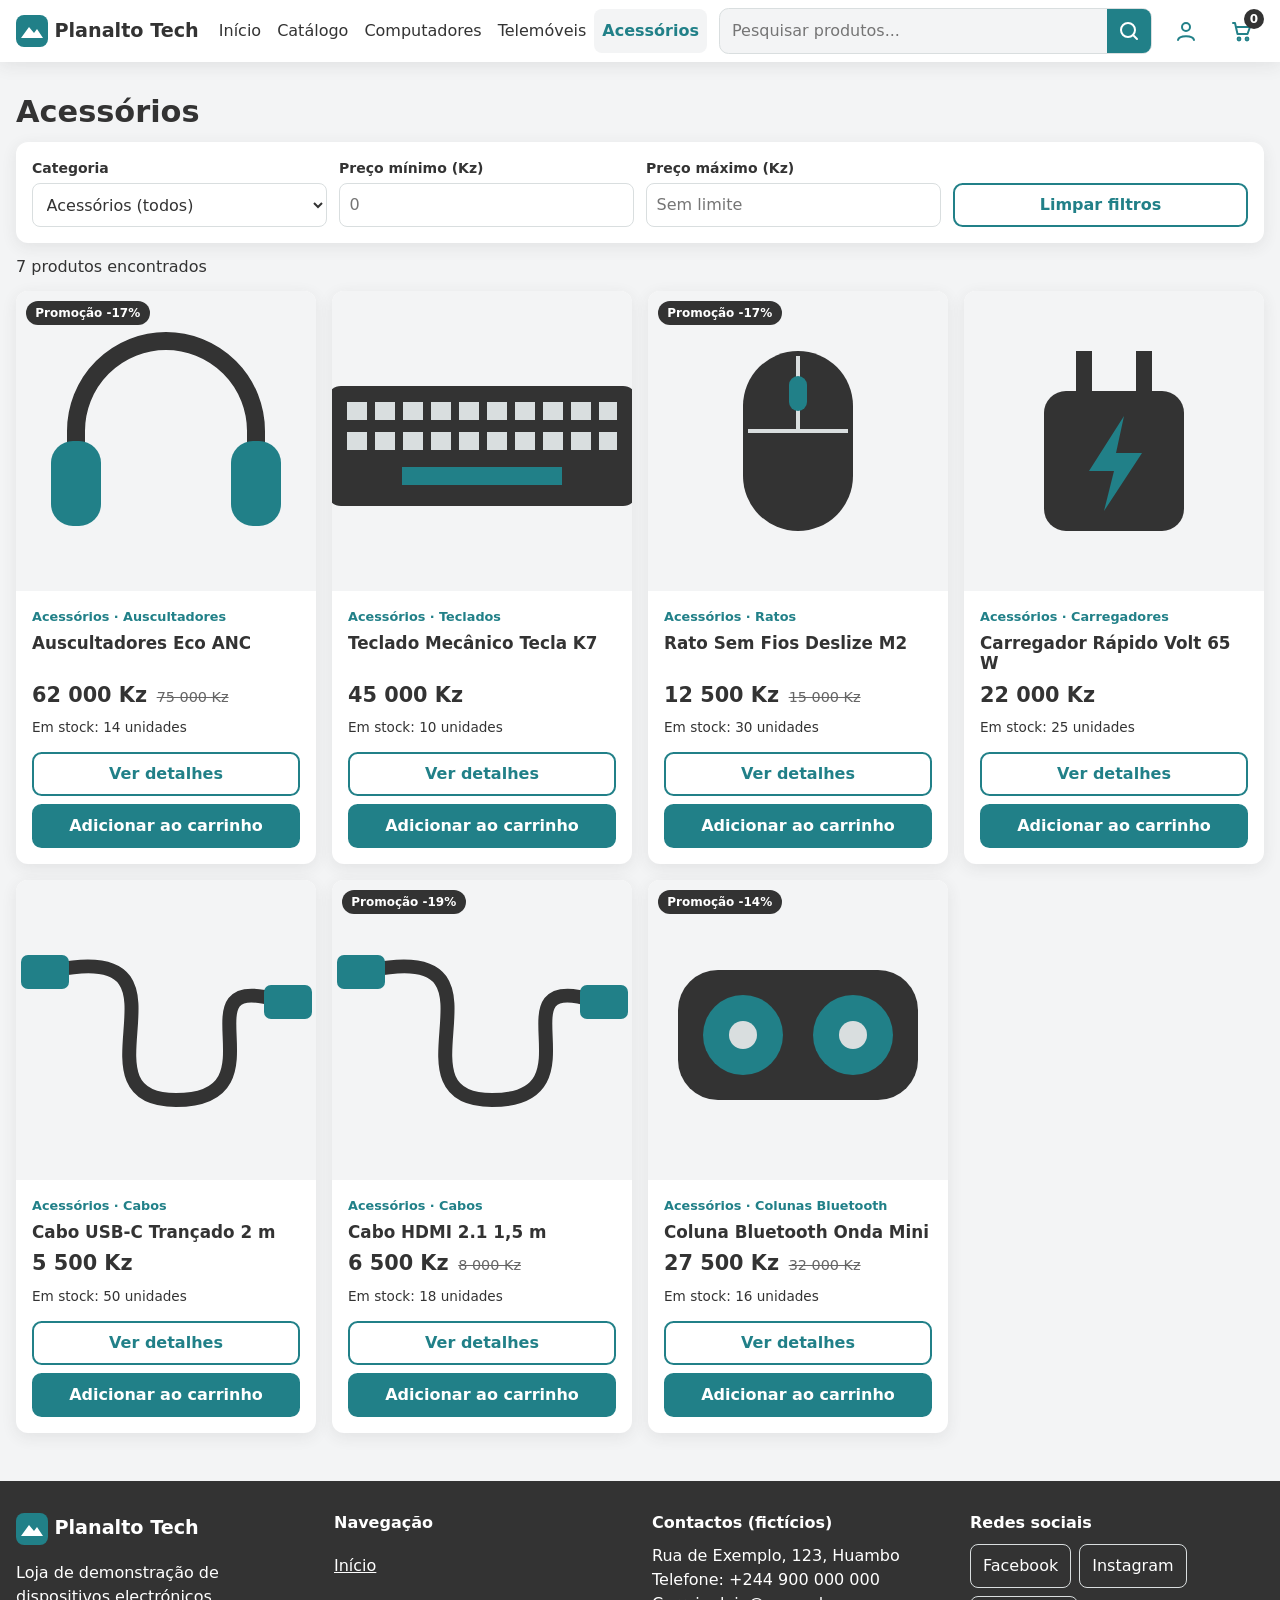
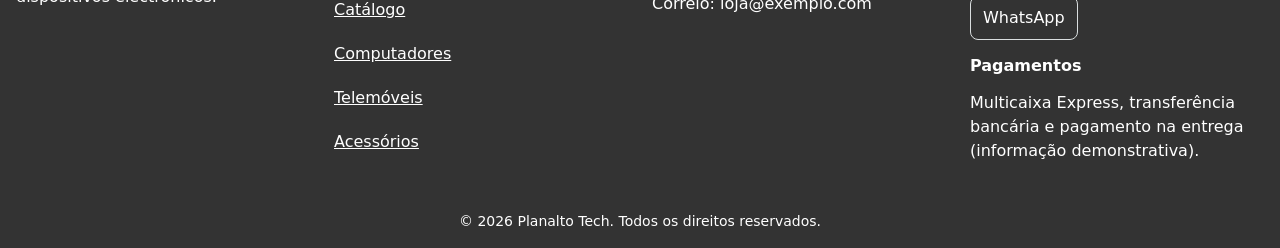
==== acessorios.html @ 960617a9 "Atualização dos arquivos" ====
<!DOCTYPE html>
<html lang="pt-AO">
<head>
  <meta charset="UTF-8">
  <meta name="viewport" content="width=device-width, initial-scale=1">
  <meta name="description" content="Planalto Tech: computadores, telemóveis e acessórios. Loja de demonstração.">
  <title>Acessórios | Planalto Tech</title>
  <link rel="stylesheet" href="estilos.css">
  <script src="script.js" defer></script>
</head>
<body data-categoria="Acessórios">
  <!-- Ícones reutilizáveis -->
  <svg xmlns="http://www.w3.org/2000/svg" class="oculto-visualmente" aria-hidden="true">
    <symbol id="icone-logotipo" viewBox="0 0 32 32"><rect width="32" height="32" rx="8" fill="#218088"/><path d="M5 23l8-11 5 6 3-4 6 9z" fill="#FFFFFF"/></symbol>
    <symbol id="icone-menu" viewBox="0 0 24 24"><path d="M4 7h16M4 12h16M4 17h16"/></symbol>
    <symbol id="icone-pesquisa" viewBox="0 0 24 24"><circle cx="11" cy="11" r="7"/><path d="M20 20l-4-4"/></symbol>
    <symbol id="icone-carrinho" viewBox="0 0 24 24"><path d="M3 4h2l2.5 11h10L20 8H6.2"/><circle cx="9" cy="20" r="1.4"/><circle cx="17" cy="20" r="1.4"/></symbol>
    <symbol id="icone-fechar" viewBox="0 0 24 24"><path d="M6 6l12 12M18 6L6 18"/></symbol>
    <symbol id="icone-utilizador" viewBox="0 0 24 24"><circle cx="12" cy="8" r="4"/><path d="M4 21c1-5 15-5 16 0"/></symbol>
  </svg>

  <a class="ligacao-saltar" href="#conteudo-principal">Saltar para o conteúdo</a>

  <header class="cabecalho">
    <div class="contentor cabecalho-conteudo">
      <button type="button" id="botao-menu" class="botao-icone botao-menu" aria-label="Abrir menu" aria-expanded="false" aria-controls="menu-navegacao">
        <svg class="icone" aria-hidden="true"><use href="#icone-menu"/></svg>
      </button>

      <a class="logotipo" href="index.html">
        <svg class="imagem-logotipo" aria-hidden="true"><use href="#icone-logotipo"/></svg>
        <span class="nome-loja">Planalto Tech</span>
      </a>

      <nav id="menu-navegacao" class="menu-navegacao" aria-label="Navegação principal">
        <a class="ligacao-menu" href="index.html">Início</a>
        <a class="ligacao-menu" href="catalogo.html">Catálogo</a>
        <a class="ligacao-menu" href="computadores.html">Computadores</a>
        <a class="ligacao-menu" href="telemoveis.html">Telemóveis</a>
        <a class="ligacao-menu" href="acessorios.html" aria-current="page">Acessórios</a>
      </nav>

      <form id="formulario-pesquisa" class="formulario-pesquisa" role="search" action="acessorios.html">
        <label class="oculto-visualmente" for="campo-pesquisa">Pesquisar produtos pelo nome</label>
        <input type="search" id="campo-pesquisa" name="pesquisa" class="campo-pesquisa" placeholder="Pesquisar produtos..." autocomplete="off">
        <button type="submit" class="botao-pesquisa" aria-label="Pesquisar">
          <svg class="icone" aria-hidden="true"><use href="#icone-pesquisa"/></svg>
        </button>
      </form>

      <button type="button" id="botao-utilizador" class="botao-icone botao-utilizador" aria-haspopup="dialog" aria-label="Perfil do utilizador">
        <svg class="icone" aria-hidden="true"><use href="#icone-utilizador"/></svg>
      </button>

      <button type="button" id="botao-carrinho" class="botao-icone botao-carrinho" aria-haspopup="dialog">
        <svg class="icone" aria-hidden="true"><use href="#icone-carrinho"/></svg>
        <span class="oculto-visualmente">Abrir carrinho, artigos:</span>
        <span id="contador-carrinho" class="contador-carrinho">0</span>
      </button>
    </div>
  </header>

  <main id="conteudo-principal">
    <noscript><p class="contentor aviso-sem-javascript">Active o JavaScript para ver os produtos.</p></noscript>

    <section id="catalogo" class="contentor secao secao-catalogo" aria-labelledby="titulo-catalogo">
      <h1 id="titulo-catalogo" class="titulo-secao">Acessórios</h1>

      <form id="formulario-filtros" class="formulario-filtros" novalidate>
        <div class="grupo-filtro">
          <label for="filtro-categoria">Categoria</label>
          <select id="filtro-categoria" class="campo-filtro"></select>
        </div>
        <div class="grupo-filtro">
          <label for="filtro-preco-minimo">Preço mínimo (Kz)</label>
          <input type="number" id="filtro-preco-minimo" class="campo-filtro" min="0" step="1000" inputmode="numeric" placeholder="0">
        </div>
        <div class="grupo-filtro">
          <label for="filtro-preco-maximo">Preço máximo (Kz)</label>
          <input type="number" id="filtro-preco-maximo" class="campo-filtro" min="0" step="1000" inputmode="numeric" placeholder="Sem limite">
        </div>
        <button type="reset" class="botao botao-contorno">Limpar filtros</button>
      </form>

      <p id="erro-filtros" class="erro-filtros" role="alert" hidden>O preço mínimo não pode ser superior ao preço máximo.</p>
      <p id="contagem-resultados" class="contagem-resultados" aria-live="polite"></p>
      <div id="lista-produtos" class="lista-produtos lista-catalogo"></div>
      <p id="mensagem-sem-resultados" class="mensagem-vazia" hidden>Nenhum produto encontrado. Experimente outro nome ou limpe os filtros. <a href="catalogo.html" id="ligacao-todo-catalogo" hidden>Procurar em todo o catálogo</a></p>
    </section>
  </main>

  <footer class="rodape">
    <div class="contentor grelha-rodape">
      <div>
        <p class="logotipo logotipo-rodape">
          <svg class="imagem-logotipo" aria-hidden="true"><use href="#icone-logotipo"/></svg>
          <span class="nome-loja">Planalto Tech</span>
        </p>
        <p>Loja de demonstração de dispositivos electrónicos.</p>
      </div>
      <nav aria-label="Navegação do rodapé">
        <h2 class="titulo-rodape">Navegação</h2>
        <ul class="lista-rodape">
          <li><a href="index.html">Início</a></li>
          <li><a href="catalogo.html">Catálogo</a></li>
          <li><a href="computadores.html">Computadores</a></li>
          <li><a href="telemoveis.html">Telemóveis</a></li>
          <li><a href="acessorios.html">Acessórios</a></li>
        </ul>
      </nav>
      <div>
        <h2 class="titulo-rodape">Contactos (fictícios)</h2>
        <address class="contactos-rodape">
          Rua de Exemplo, 123, Huambo<br>
          Telefone: +244 900 000 000<br>
          Correio: loja@exemplo.com
        </address>
      </div>
      <div>
        <h2 class="titulo-rodape">Redes sociais</h2>
        <div class="redes-sociais">
          <button type="button" class="botao-rede" data-rede="Facebook">Facebook</button>
          <button type="button" class="botao-rede" data-rede="Instagram">Instagram</button>
          <button type="button" class="botao-rede" data-rede="WhatsApp">WhatsApp</button>
        </div>
        <h2 class="titulo-rodape">Pagamentos</h2>
        <p>Multicaixa Express, transferência bancária e pagamento na entrega (informação demonstrativa).</p>
      </div>
    </div>
    <p class="direitos-reservados">© <span id="ano-actual">2026</span> Planalto Tech. Todos os direitos reservados.</p>
  </footer>

  <dialog id="janela-detalhes" class="janela-detalhes" aria-labelledby="titulo-detalhes">
    <button type="button" class="botao-icone botao-fechar" data-fechar aria-label="Fechar detalhes">
      <svg class="icone" aria-hidden="true"><use href="#icone-fechar"/></svg>
    </button>
    <div id="conteudo-detalhes" class="conteudo-detalhes"></div>
  </dialog>

  <dialog id="carrinho-compras" class="carrinho-compras" aria-labelledby="titulo-carrinho">
    <div class="estrutura-carrinho">
      <div class="topo-carrinho">
        <h2 id="titulo-carrinho">O seu carrinho</h2>
        <button type="button" class="botao-icone" data-fechar aria-label="Fechar carrinho">
          <svg class="icone" aria-hidden="true"><use href="#icone-fechar"/></svg>
        </button>
      </div>
      <div class="corpo-carrinho">
        <p id="carrinho-vazio" class="mensagem-vazia">O seu carrinho está vazio. Adicione produtos do catálogo.</p>
        <ul id="lista-carrinho" class="lista-carrinho"></ul>
      </div>
      <div id="resumo-carrinho" class="resumo-carrinho">
        <p class="linha-resumo"><span>Subtotal geral</span><span id="subtotal-geral"></span></p>
        <p class="linha-resumo linha-total"><span>Total da compra</span><strong id="total-compra"></strong></p>
      </div>
    </div>
  </dialog>

  <dialog id="janela-utilizador" class="janela-utilizador" aria-labelledby="titulo-utilizador">
    <button type="button" class="botao-icone botao-fechar" data-fechar aria-label="Fechar perfil">
      <svg class="icone" aria-hidden="true"><use href="#icone-fechar"/></svg>
    </button>
    <form id="formulario-utilizador" class="formulario-utilizador">
      <h2 id="titulo-utilizador">O seu perfil</h2>
      <p id="saudacao-utilizador"></p>
      <label for="campo-nome-utilizador">Nome (guardado apenas neste navegador)</label>
      <input type="text" id="campo-nome-utilizador" class="campo-filtro" maxlength="40" autocomplete="given-name">
      <button type="submit" class="botao botao-principal">Guardar nome</button>
    </form>
  </dialog>

  <div id="area-notificacoes" class="area-notificacoes" role="status" aria-live="polite"></div>
</body>
</html>
---- estilos.css ----
/* ===== Variáveis e base (Mobile First) ===== */
:root {
  --cor-principal: #218088;
  --cor-branco: #FFFFFF;
  --cor-cinza-claro: #F3F4F5;
  --cor-cinza-medio: #D9DEDF;
  --cor-cinza-escuro: #333333;
  --cor-erro: #A12B2B;
  --raio: 0.75rem;
  --sombra: 0 0.25rem 1rem rgba(51, 51, 51, 0.09);
  --transicao: 0.2s ease;
}
*, *::before, *::after { box-sizing: border-box; }
html { scroll-behavior: smooth; }
body {
  margin: 0;
  font-family: system-ui, -apple-system, "Segoe UI", Roboto, sans-serif;
  line-height: 1.5;
  color: var(--cor-cinza-escuro);
  background: var(--cor-cinza-claro);
  overflow-wrap: break-word;
}
body:has(dialog[open]) { overflow: hidden; }
img { display: block; max-width: 100%; }
h1, h2, h3 { line-height: 1.2; margin: 0 0 0.75rem; }
a { color: inherit; }
button, input, select { font: inherit; color: inherit; }
button { cursor: pointer; }
[hidden] { display: none !important; }
:focus-visible { outline: 3px solid var(--cor-principal); outline-offset: 2px; }
.secao-principal :focus-visible { outline-color: var(--cor-branco); }

.contentor { width: min(100% - 2rem, 82rem); margin-inline: auto; }
.oculto-visualmente {
  position: absolute; width: 1px; height: 1px;
  overflow: hidden; clip-path: inset(50%); white-space: nowrap;
}
.ligacao-saltar { position: absolute; left: 1rem; top: -5rem; z-index: 30; background: var(--cor-branco); padding: 0.75rem; }
.ligacao-saltar:focus { top: 0.5rem; }
.icone { width: 1.5rem; height: 1.5rem; fill: none; stroke: currentColor; stroke-width: 2; stroke-linecap: round; stroke-linejoin: round; }

/* ===== Botões ===== */
.botao {
  display: inline-flex; align-items: center; justify-content: center;
  min-height: 2.75rem; padding: 0.5rem 1rem;
  border: 2px solid var(--cor-principal); border-radius: 0.6rem;
  font-weight: 600; text-align: center; text-decoration: none;
  transition: filter var(--transicao), transform var(--transicao), background var(--transicao);
}
.botao:hover { filter: brightness(0.92); transform: translateY(-1px); }
.botao:active { transform: scale(0.97); }
.botao:disabled { cursor: not-allowed; background: var(--cor-cinza-medio); border-color: var(--cor-cinza-medio); color: var(--cor-cinza-escuro); transform: none; filter: none; }
.botao-principal { background: var(--cor-principal); color: var(--cor-branco); }
.botao-contorno { background: var(--cor-branco); color: var(--cor-principal); }
.botao-claro { background: var(--cor-branco); border-color: var(--cor-branco); color: var(--cor-principal); }
.botao-icone {
  position: relative; display: inline-grid; place-items: center; flex-shrink: 0;
  width: 2.75rem; height: 2.75rem; padding: 0;
  border: 0; border-radius: 0.6rem; background: transparent; color: var(--cor-principal);
}
.botao-icone:hover { background: var(--cor-cinza-claro); }

/* ===== Cabeçalho ===== */
.cabecalho { position: sticky; top: 0; z-index: 20; background: var(--cor-branco); box-shadow: var(--sombra); }
.cabecalho-conteudo {
  display: grid; align-items: center; gap: 0.25rem; padding-block: 0.5rem;
  grid-template-columns: auto minmax(0, 1fr) auto auto;
  grid-template-areas: "menu logo utilizador carrinho" "pesquisa pesquisa pesquisa pesquisa" "navegacao navegacao navegacao navegacao";
}
.botao-menu { grid-area: menu; }
.botao-utilizador { grid-area: utilizador; }
.botao-carrinho { grid-area: carrinho; }
.logotipo { grid-area: logo; display: flex; align-items: center; gap: 0.4rem; text-decoration: none; font-weight: 700; margin: 0; min-width: 0; }
.imagem-logotipo { width: 2rem; height: 2rem; flex-shrink: 0; }
.contagem-resultados:empty { display: none; }
.nome-loja { white-space: nowrap; overflow: hidden; text-overflow: ellipsis; font-size: clamp(0.95rem, 4.5vw, 1.2rem); }
.contador-carrinho {
  position: absolute; top: 0; right: 0; min-width: 1.25rem; padding-inline: 0.25rem;
  border-radius: 1rem; background: var(--cor-cinza-escuro); color: var(--cor-branco);
  font-size: 0.75rem; font-weight: 700; line-height: 1.25rem; text-align: center;
}
.contador-saltar { animation: saltar 0.4s ease; }
.formulario-pesquisa { grid-area: pesquisa; display: flex; border: 1px solid var(--cor-cinza-medio); border-radius: 0.6rem; background: var(--cor-cinza-claro); }
.formulario-pesquisa:focus-within { border-color: var(--cor-principal); }
.campo-pesquisa { flex: 1; min-width: 0; min-height: 2.75rem; padding-inline: 0.75rem; border: 0; background: transparent; }
.botao-pesquisa { width: 2.75rem; display: grid; place-items: center; border: 0; border-radius: 0 0.5rem 0.5rem 0; background: var(--cor-principal); color: var(--cor-branco); }
.menu-navegacao { grid-area: navegacao; display: none; flex-direction: column; max-height: 60vh; overflow-y: auto; }
.menu-navegacao.menu-aberto { display: flex; animation: surgir 0.2s ease; }
.ligacao-menu { display: flex; align-items: center; min-height: 2.75rem; padding-inline: 0.75rem; border-radius: 0.5rem; text-decoration: none; font-weight: 500; }
.ligacao-menu:hover { background: var(--cor-cinza-claro); color: var(--cor-principal); }

.ligacao-menu[aria-current="page"] { background: var(--cor-cinza-claro); color: var(--cor-principal); font-weight: 700; }

/* ===== Banner e categorias ===== */
.secao-principal { background: var(--cor-principal); color: var(--cor-branco); padding-block: 2rem; scroll-margin-top: 9rem; }
.grelha-principal { display: grid; gap: 1.5rem; align-items: center; }
.titulo-principal { font-size: clamp(1.75rem, 6vw, 3.25rem); }
.selo-principal { margin: 0 0 0.5rem; font-weight: 600; }
.imagem-principal { width: 100%; height: auto; aspect-ratio: 4 / 3; object-fit: cover; border-radius: var(--raio); }
.secao { padding-top: 2rem; scroll-margin-top: 7rem; }
.titulo-secao { font-size: clamp(1.35rem, 4vw, 1.9rem); }
.lista-categorias { display: grid; gap: 0.75rem; }
.cartao-categoria {
  text-decoration: none; display: flex; align-items: center; gap: 1rem; padding: 0.75rem;
  border: 1px solid var(--cor-cinza-medio); border-radius: var(--raio); background: var(--cor-branco);
  text-align: left; font-weight: 700; transition: transform var(--transicao), box-shadow var(--transicao);
}
.cartao-categoria:hover { transform: translateY(-3px); box-shadow: var(--sombra); border-color: var(--cor-principal); }
.imagem-categoria { width: 5.5rem; aspect-ratio: 4 / 3; object-fit: cover; border-radius: 0.5rem; }

/* ===== Filtros ===== */
.formulario-filtros { display: grid; grid-template-columns: repeat(2, minmax(0, 1fr)); gap: 0.75rem; padding: 1rem; border-radius: var(--raio); background: var(--cor-branco); box-shadow: var(--sombra); }
.grupo-filtro { display: grid; gap: 0.25rem; align-content: end; font-size: 0.875rem; font-weight: 600; }
.grupo-filtro:first-child, .formulario-filtros .botao { grid-column: 1 / -1; }
.campo-filtro { width: 100%; min-width: 0; min-height: 2.75rem; padding-inline: 0.6rem; border: 1px solid var(--cor-cinza-medio); border-radius: 0.5rem; background: var(--cor-branco); font-size: 1rem; font-weight: 400; }
.erro-filtros { color: var(--cor-erro); font-weight: 600; }
.contagem-resultados { margin-block: 0.75rem; }

/* ===== Produtos ===== */
.lista-produtos { display: grid; gap: 1rem; grid-template-columns: minmax(0, 1fr); }
.cartao-produto {
  position: relative; display: flex; flex-direction: column; overflow: hidden;
  border-radius: var(--raio); background: var(--cor-branco); box-shadow: var(--sombra);
  transition: transform var(--transicao), box-shadow var(--transicao);
}
.cartao-produto:hover { transform: translateY(-4px); box-shadow: 0 0.6rem 1.5rem rgba(51, 51, 51, 0.16); }
.imagem-produto { width: 100%; aspect-ratio: 4 / 3; object-fit: cover; }
.etiqueta-promocao { position: absolute; top: 0.6rem; left: 0.6rem; padding: 0.2rem 0.6rem; border-radius: 2rem; background: var(--cor-cinza-escuro); color: var(--cor-branco); font-size: 0.75rem; font-weight: 700; }
.informacao-produto { display: flex; flex: 1; flex-direction: column; gap: 0.4rem; padding: 1rem; }
.categoria-produto { margin: 0; color: var(--cor-principal); font-size: 0.8rem; font-weight: 700; }
.nome-produto { margin: 0; font-size: 1.05rem; }
.bloco-preco { display: flex; flex-wrap: wrap; align-items: baseline; gap: 0.25rem 0.6rem; margin: auto 0 0; }
.preco-produto { font-size: 1.3rem; font-weight: 800; }
.preco-anterior { font-size: 0.9rem; opacity: 0.75; }
.estado-stock { margin: 0; font-size: 0.85rem; }
.sem-stock { color: var(--cor-erro); font-weight: 700; }
.accoes-produto { display: grid; gap: 0.5rem; margin-top: 0.5rem; }
.mensagem-vazia { padding: 2rem 1rem; border: 2px dashed var(--cor-cinza-medio); border-radius: var(--raio); background: var(--cor-branco); text-align: center; }

/* ===== Janelas (detalhes, utilizador e carrinho) ===== */
dialog { color: var(--cor-cinza-escuro); background: var(--cor-branco); border: 0; }
dialog::backdrop { background: rgba(51, 51, 51, 0.6); }
dialog[open] { animation: surgir 0.25s ease; }
.janela-detalhes, .janela-utilizador { width: min(100% - 1rem, 56rem); max-height: calc(100dvh - 1rem); padding: 0; border-radius: var(--raio); overflow-y: auto; }
.janela-utilizador { width: min(100% - 1rem, 26rem); }
.botao-fechar { position: absolute; top: 0.5rem; right: 0.5rem; z-index: 2; background: var(--cor-branco); box-shadow: var(--sombra); }
.conteudo-detalhes { display: grid; }
.imagem-detalhes { width: 100%; aspect-ratio: 4 / 3; object-fit: cover; }
.texto-detalhes { display: grid; gap: 0.75rem; align-content: start; padding: 1rem; }
.texto-detalhes p { margin: 0; }
.formulario-detalhes { display: grid; gap: 0.75rem; }
.formulario-utilizador { display: grid; gap: 0.75rem; padding: 1.25rem; }
.formulario-utilizador h2 { padding-right: 3rem; margin: 0; }
.formulario-utilizador p { margin: 0; }
.carrinho-compras { width: 100%; max-width: 100%; height: 100dvh; max-height: 100dvh; margin: 0 0 0 auto; padding: 0; }
.estrutura-carrinho { display: flex; flex-direction: column; height: 100%; }
.topo-carrinho { display: flex; justify-content: space-between; align-items: center; padding: 0.5rem 1rem; border-bottom: 1px solid var(--cor-cinza-medio); }
.topo-carrinho h2 { margin: 0; font-size: 1.25rem; }
.corpo-carrinho { flex: 1; min-height: 0; overflow-y: auto; padding: 1rem; }
.lista-carrinho { margin: 0; padding: 0; list-style: none; }
.item-carrinho { display: grid; grid-template-columns: 4.5rem minmax(0, 1fr); gap: 0.75rem; padding-block: 0.75rem; border-bottom: 1px solid var(--cor-cinza-medio); transition: opacity var(--transicao), transform var(--transicao); }
.item-removido { opacity: 0; transform: translateX(2rem); }
.imagem-item { width: 4.5rem; height: 4.5rem; object-fit: cover; border-radius: 0.5rem; }
.item-carrinho p { margin: 0.15rem 0; font-size: 0.9rem; }
.nome-item { margin: 0; font-size: 1rem; }
.controlo-quantidade { grid-column: 1 / -1; display: flex; flex-wrap: wrap; align-items: center; gap: 0.25rem; margin-top: 0.5rem; }
.botao-quantidade, .botao-remover { min-width: 2.75rem; min-height: 2.75rem; border: 1px solid var(--cor-cinza-medio); border-radius: 0.5rem; background: var(--cor-branco); font-weight: 700; }
.botao-quantidade:disabled { opacity: 0.4; cursor: not-allowed; }
.quantidade-item { min-width: 2.25rem; text-align: center; font-weight: 700; }
.botao-remover { margin-left: auto; padding-inline: 0.75rem; color: var(--cor-erro); }
.resumo-carrinho { padding: 0.75rem 1rem 1rem; background: var(--cor-cinza-claro); }
.linha-resumo { display: flex; flex-wrap: wrap; justify-content: space-between; gap: 0.5rem; margin: 0.25rem 0; }
.linha-total { font-size: 1.2rem; font-weight: 700; }

/* ===== Notificações ===== */
.area-notificacoes { position: fixed; left: 1rem; right: 1rem; bottom: 1rem; z-index: 40; display: grid; gap: 0.5rem; justify-items: center; pointer-events: none; }
.notificacao { max-width: 24rem; padding: 0.75rem 1rem; border-radius: 0.6rem; background: var(--cor-principal); color: var(--cor-branco); box-shadow: var(--sombra); font-weight: 600; animation: surgir 0.25s ease; }
.notificacao-erro { background: var(--cor-erro); }

/* ===== Rodapé ===== */
.rodape { margin-top: 3rem; padding-block: 2rem 1rem; background: var(--cor-cinza-escuro); color: var(--cor-branco); }
.rodape :focus-visible { outline-color: var(--cor-branco); }
.grelha-rodape { display: grid; gap: 1.5rem; }
.logotipo-rodape { margin-bottom: 0.5rem; }
.titulo-rodape { font-size: 1rem; }
.lista-rodape { margin: 0; padding: 0; list-style: none; }
.lista-rodape a { display: inline-flex; align-items: center; min-height: 2.75rem; }
.contactos-rodape { font-style: normal; }
.redes-sociais { display: flex; flex-wrap: wrap; gap: 0.5rem; margin-bottom: 1rem; }
.botao-rede { min-height: 2.75rem; padding-inline: 0.75rem; border: 1px solid var(--cor-cinza-medio); border-radius: 0.5rem; background: transparent; color: var(--cor-branco); }
.botao-rede:hover { background: var(--cor-principal); }
.direitos-reservados { margin: 2rem 1rem 0; text-align: center; font-size: 0.875rem; }
.aviso-sem-javascript { padding-block: 1rem; }

@keyframes surgir { from { opacity: 0; transform: translateY(0.5rem); } }
@keyframes saltar { 50% { transform: scale(1.4); } }

/* ===== Telemóveis médios e grandes ===== */
@media (min-width: 30rem) {
  .lista-produtos { grid-template-columns: repeat(2, minmax(0, 1fr)); }
  .carrinho-compras { max-width: 28rem; }
}
/* ===== Tablets ===== */
@media (min-width: 48rem) {
  .cabecalho-conteudo {
    grid-template-columns: auto auto minmax(0, 1fr) auto auto;
    grid-template-areas: "menu logo pesquisa utilizador carrinho" "navegacao navegacao navegacao navegacao navegacao";
    column-gap: 0.75rem;
  }
  .grelha-principal { grid-template-columns: 1fr 1fr; }
  .lista-categorias { grid-template-columns: repeat(3, minmax(0, 1fr)); }
  .cartao-categoria { flex-direction: column; text-align: center; }
  .imagem-categoria { width: 100%; }
  .formulario-filtros { grid-template-columns: repeat(4, minmax(0, 1fr)); align-items: end; }
  .grupo-filtro:first-child, .formulario-filtros .botao { grid-column: auto; }
  .lista-produtos { grid-template-columns: repeat(3, minmax(0, 1fr)); }
  .conteudo-detalhes { grid-template-columns: 1fr 1fr; }
  .imagem-detalhes { height: 100%; min-height: 22rem; }
  .texto-detalhes { padding: 3.5rem 1.5rem 1.5rem; }
  .grelha-rodape { grid-template-columns: repeat(2, minmax(0, 1fr)); }
}
/* ===== Portáteis ===== */
@media (min-width: 64rem) {
  .lista-produtos { grid-template-columns: repeat(4, minmax(0, 1fr)); }
  .grelha-rodape { grid-template-columns: repeat(4, minmax(0, 1fr)); }
}
/* Cabeçalho numa só linha */
@media (min-width: 72rem) {
  .botao-menu { display: none; }
  .cabecalho-conteudo { grid-template-columns: auto auto minmax(10rem, 1fr) auto auto; grid-template-areas: "logo navegacao pesquisa utilizador carrinho"; }
  .menu-navegacao, .menu-navegacao.menu-aberto { display: flex; flex-direction: row; max-height: none; overflow: visible; animation: none; }
  .ligacao-menu { padding-inline: 0.5rem; }
  .secao, .secao-principal { scroll-margin-top: 5rem; }
}
/* ===== Monitores grandes ===== */
@media (min-width: 90rem) {
  .contentor { width: min(100% - 4rem, 96rem); }
  .lista-catalogo { grid-template-columns: repeat(5, minmax(0, 1fr)); }
}
@media (prefers-reduced-motion: reduce) {
  *, *::before, *::after { animation: none !important; transition: none !important; }
  html { scroll-behavior: auto; }
}
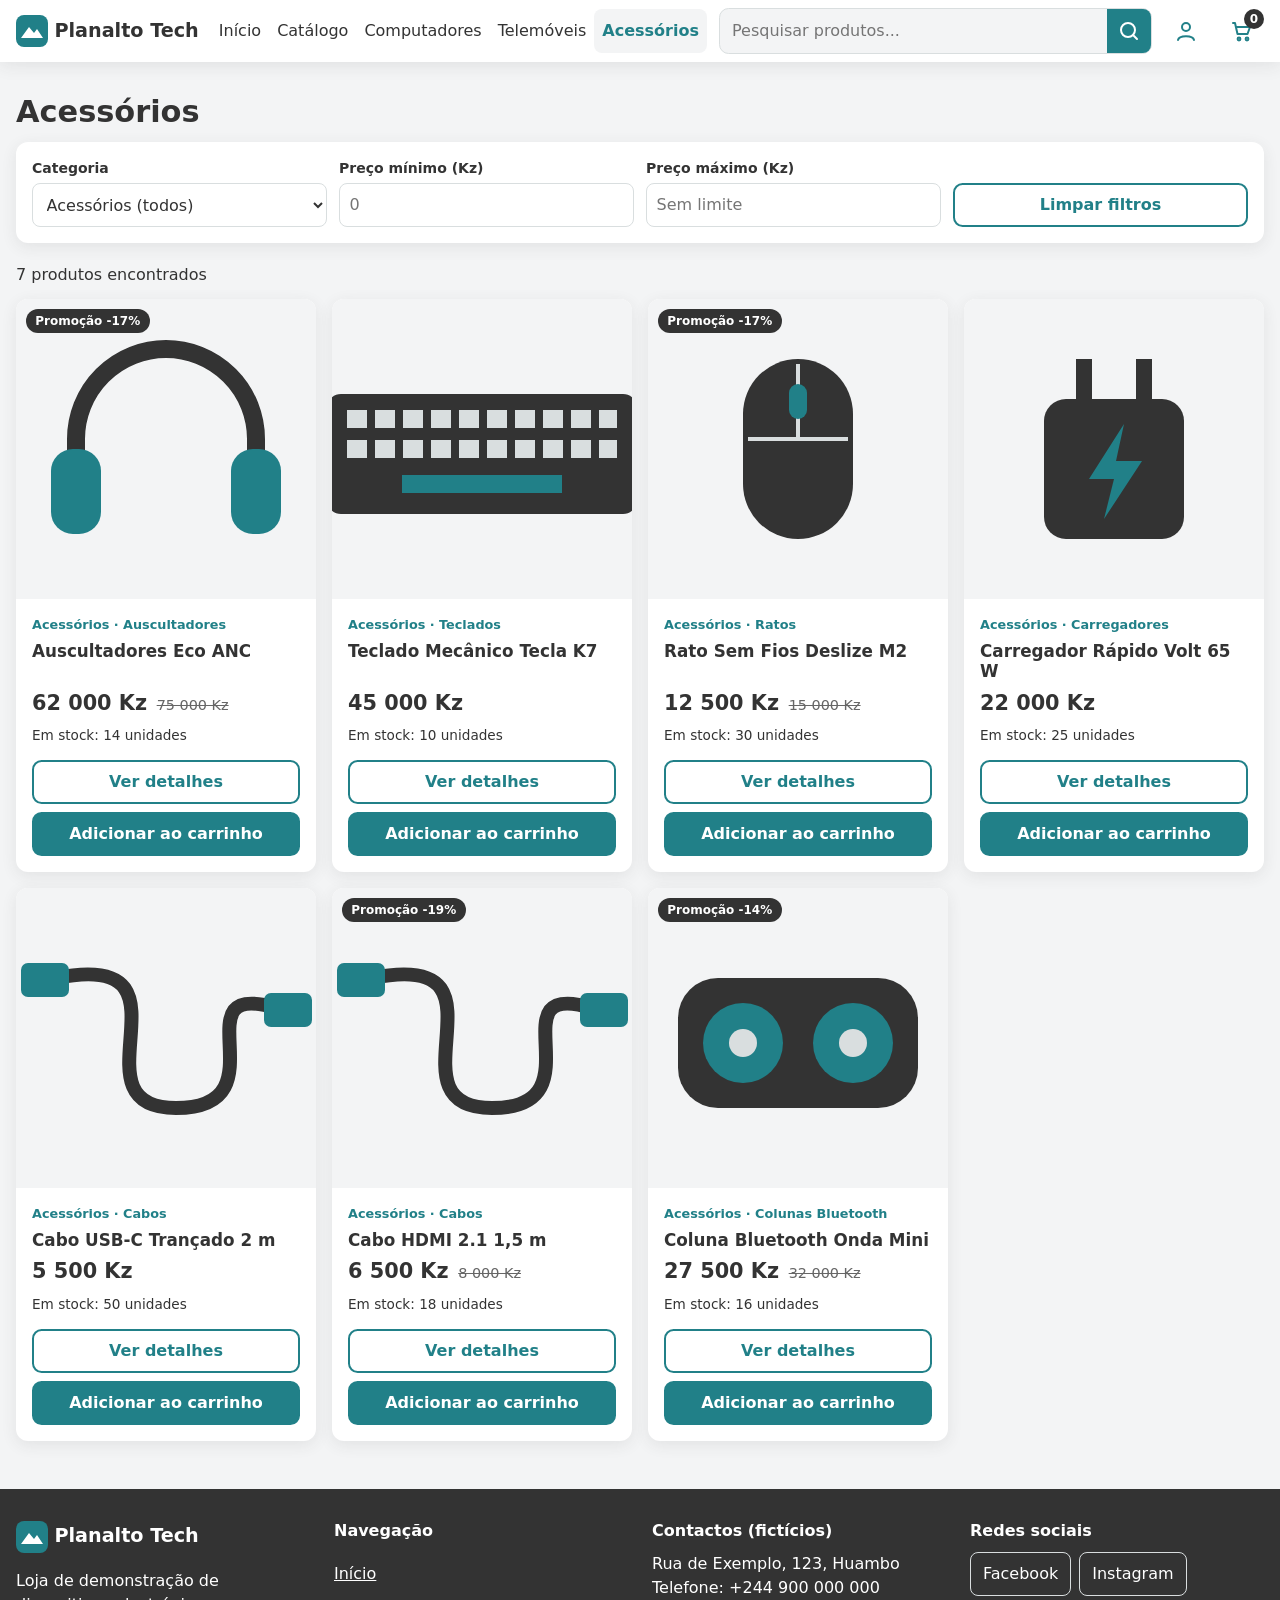
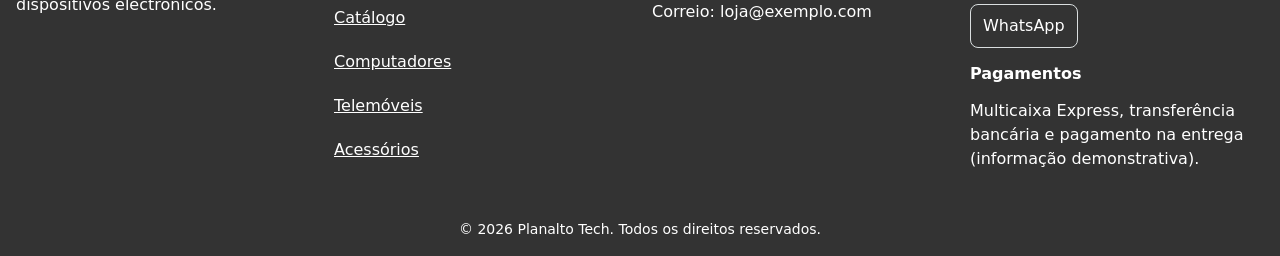
==== commit bdf7fdab: "Atualização das tags" ====
--- a/acessorios.html
+++ b/acessorios.html
@@ -1,174 +1,647 @@
-<!DOCTYPE html>
+<!doctype html>
 <html lang="pt-AO">
-<head>
-  <meta charset="UTF-8">
-  <meta name="viewport" content="width=device-width, initial-scale=1">
-  <meta name="description" content="Planalto Tech: computadores, telemóveis e acessórios. Loja de demonstração.">
-  <title>Acessórios | Planalto Tech</title>
-  <link rel="stylesheet" href="estilos.css">
-  <script src="script.js" defer></script>
-</head>
-<body data-categoria="Acessórios">
-  <!-- Ícones reutilizáveis -->
-  <svg xmlns="http://www.w3.org/2000/svg" class="oculto-visualmente" aria-hidden="true">
-    <symbol id="icone-logotipo" viewBox="0 0 32 32"><rect width="32" height="32" rx="8" fill="#218088"/><path d="M5 23l8-11 5 6 3-4 6 9z" fill="#FFFFFF"/></symbol>
-    <symbol id="icone-menu" viewBox="0 0 24 24"><path d="M4 7h16M4 12h16M4 17h16"/></symbol>
-    <symbol id="icone-pesquisa" viewBox="0 0 24 24"><circle cx="11" cy="11" r="7"/><path d="M20 20l-4-4"/></symbol>
-    <symbol id="icone-carrinho" viewBox="0 0 24 24"><path d="M3 4h2l2.5 11h10L20 8H6.2"/><circle cx="9" cy="20" r="1.4"/><circle cx="17" cy="20" r="1.4"/></symbol>
-    <symbol id="icone-fechar" viewBox="0 0 24 24"><path d="M6 6l12 12M18 6L6 18"/></symbol>
-    <symbol id="icone-utilizador" viewBox="0 0 24 24"><circle cx="12" cy="8" r="4"/><path d="M4 21c1-5 15-5 16 0"/></symbol>
-  </svg>
-
-  <a class="ligacao-saltar" href="#conteudo-principal">Saltar para o conteúdo</a>
-
-  <header class="cabecalho">
-    <div class="contentor cabecalho-conteudo">
-      <button type="button" id="botao-menu" class="botao-icone botao-menu" aria-label="Abrir menu" aria-expanded="false" aria-controls="menu-navegacao">
-        <svg class="icone" aria-hidden="true"><use href="#icone-menu"/></svg>
+  <head>
+    <meta charset="UTF-8" />
+    <meta name="viewport" content="width=device-width, initial-scale=1" />
+    <meta
+      name="description"
+      content="Planalto Tech: computadores, telemóveis e acessórios. Loja de demonstração."
+    />
+    <title>Acessórios | Planalto Tech</title>
+    <link rel="stylesheet" href="estilos.css" />
+    <script src="script.js" defer></script>
+  </head>
+  <body data-categoria="Acessórios">
+    <!-- Ícones reutilizáveis -->
+    <svg
+      xmlns="http://www.w3.org/2000/svg"
+      class="oculto-visualmente"
+      aria-hidden="true"
+    >
+      <symbol id="icone-logotipo" viewBox="0 0 32 32">
+        <rect width="32" height="32" rx="8" fill="#218088" />
+        <path d="M5 23l8-11 5 6 3-4 6 9z" fill="#FFFFFF" />
+      </symbol>
+      <symbol id="icone-menu" viewBox="0 0 24 24">
+        <path d="M4 7h16M4 12h16M4 17h16" />
+      </symbol>
+      <symbol id="icone-pesquisa" viewBox="0 0 24 24">
+        <circle cx="11" cy="11" r="7" />
+        <path d="M20 20l-4-4" />
+      </symbol>
+      <symbol id="icone-carrinho" viewBox="0 0 24 24">
+        <path d="M3 4h2l2.5 11h10L20 8H6.2" />
+        <circle cx="9" cy="20" r="1.4" />
+        <circle cx="17" cy="20" r="1.4" />
+      </symbol>
+      <symbol id="icone-fechar" viewBox="0 0 24 24">
+        <path d="M6 6l12 12M18 6L6 18" />
+      </symbol>
+      <symbol id="icone-utilizador" viewBox="0 0 24 24">
+        <circle cx="12" cy="8" r="4" />
+        <path d="M4 21c1-5 15-5 16 0" />
+      </symbol>
+    </svg>
+
+    <a class="ligacao-saltar" href="#conteudo-principal"
+      >Saltar para o conteúdo</a
+    >
+
+    <!-- Cabeçalho e navegação -->
+    <header class="cabecalho">
+      <div class="contentor cabecalho-conteudo">
+        <button
+          type="button"
+          id="botao-menu"
+          class="botao-icone botao-menu"
+          aria-label="Abrir menu"
+          aria-expanded="false"
+          aria-controls="menu-navegacao"
+        >
+          <svg class="icone" aria-hidden="true"><use href="#icone-menu" /></svg>
+        </button>
+
+        <a class="logotipo" href="index.html">
+          <svg class="imagem-logotipo" aria-hidden="true">
+            <use href="#icone-logotipo" />
+          </svg>
+          <span class="nome-loja">Planalto Tech</span>
+        </a>
+
+        <nav
+          id="menu-navegacao"
+          class="menu-navegacao"
+          aria-label="Navegação principal"
+        >
+          <a class="ligacao-menu" href="index.html">Início</a>
+          <a class="ligacao-menu" href="catalogo.html">Catálogo</a>
+          <a class="ligacao-menu" href="computadores.html">Computadores</a>
+          <a class="ligacao-menu" href="telemoveis.html">Telemóveis</a>
+          <a class="ligacao-menu" href="acessorios.html" aria-current="page"
+            >Acessórios</a
+          >
+        </nav>
+
+        <form
+          id="formulario-pesquisa"
+          class="formulario-pesquisa"
+          role="search"
+          action="acessorios.html"
+        >
+          <label class="oculto-visualmente" for="campo-pesquisa">
+            Pesquisar produtos pelo nome
+          </label>
+          <input
+            type="search"
+            id="campo-pesquisa"
+            name="pesquisa"
+            class="campo-pesquisa"
+            placeholder="Pesquisar produtos..."
+            autocomplete="off"
+          />
+          <button type="submit" class="botao-pesquisa" aria-label="Pesquisar">
+            <svg class="icone" aria-hidden="true">
+              <use href="#icone-pesquisa" />
+            </svg>
+          </button>
+        </form>
+
+        <button
+          type="button"
+          id="botao-utilizador"
+          class="botao-icone botao-utilizador"
+          aria-haspopup="dialog"
+          aria-label="Perfil do utilizador"
+        >
+          <svg class="icone" aria-hidden="true">
+            <use href="#icone-utilizador" />
+          </svg>
+        </button>
+
+        <button
+          type="button"
+          id="botao-carrinho"
+          class="botao-icone botao-carrinho"
+          aria-haspopup="dialog"
+        >
+          <svg class="icone" aria-hidden="true">
+            <use href="#icone-carrinho" />
+          </svg>
+          <span class="oculto-visualmente">Abrir carrinho, artigos:</span>
+          <span id="contador-carrinho" class="contador-carrinho">0</span>
+        </button>
+      </div>
+    </header>
+
+    <!-- Conteúdo principal -->
+    <main id="conteudo-principal">
+      <noscript>
+        <p class="contentor aviso-sem-javascript">
+          Active o JavaScript para usar o carrinho e os filtros.
+        </p>
+      </noscript>
+
+      <section
+        id="catalogo"
+        class="contentor secao secao-catalogo"
+        aria-labelledby="titulo-catalogo"
+      >
+        <h1 id="titulo-catalogo" class="titulo-secao">Acessórios</h1>
+
+        <!-- Filtros -->
+        <form id="formulario-filtros" class="formulario-filtros" novalidate>
+          <div class="grupo-filtro">
+            <label for="filtro-categoria">Categoria</label>
+            <select id="filtro-categoria" class="campo-filtro">
+              <optgroup label="Acessórios">
+                <option value="cat:Acessórios">Acessórios (todos)</option>
+                <option value="tipo:Auscultadores">Auscultadores</option>
+                <option value="tipo:Teclados">Teclados</option>
+                <option value="tipo:Ratos">Ratos</option>
+                <option value="tipo:Carregadores">Carregadores</option>
+                <option value="tipo:Cabos">Cabos</option>
+                <option value="tipo:Colunas Bluetooth">
+                  Colunas Bluetooth
+                </option>
+              </optgroup>
+            </select>
+          </div>
+          <div class="grupo-filtro">
+            <label for="filtro-preco-minimo">Preço mínimo (Kz)</label>
+            <input
+              type="number"
+              id="filtro-preco-minimo"
+              class="campo-filtro"
+              min="0"
+              step="1000"
+              inputmode="numeric"
+              placeholder="0"
+            />
+          </div>
+          <div class="grupo-filtro">
+            <label for="filtro-preco-maximo">Preço máximo (Kz)</label>
+            <input
+              type="number"
+              id="filtro-preco-maximo"
+              class="campo-filtro"
+              min="0"
+              step="1000"
+              inputmode="numeric"
+              placeholder="Sem limite"
+            />
+          </div>
+          <button type="reset" class="botao botao-contorno">
+            Limpar filtros
+          </button>
+        </form>
+
+        <!-- Resultados -->
+        <p id="erro-filtros" class="erro-filtros" role="alert" hidden>
+          O preço mínimo não pode ser superior ao preço máximo.
+        </p>
+        <p
+          id="contagem-resultados"
+          class="contagem-resultados"
+          aria-live="polite"
+        ></p>
+        <div id="lista-produtos" class="lista-produtos lista-catalogo">
+          <article class="cartao-produto" data-id="11">
+            <img
+              class="imagem-produto"
+              src="imagens/auscultadores.svg"
+              alt="Ilustração de Auscultadores Eco ANC"
+              loading="lazy"
+              width="400"
+              height="300"
+            />
+            <span class="etiqueta-promocao">Promoção -17%</span>
+            <div class="informacao-produto">
+              <p class="categoria-produto">Acessórios · Auscultadores</p>
+              <h3 class="nome-produto">Auscultadores Eco ANC</h3>
+              <p class="bloco-preco">
+                <span class="preco-produto">62&nbsp;000&nbsp;Kz</span>
+                <s class="preco-anterior">
+                  <span class="oculto-visualmente">Preço anterior:</span>
+                  75&nbsp;000&nbsp;Kz
+                </s>
+              </p>
+              <p class="estado-stock">Em stock: 14 unidades</p>
+              <div class="accoes-produto">
+                <button
+                  type="button"
+                  class="botao botao-contorno"
+                  data-detalhes="11"
+                  aria-label="Ver detalhes de Auscultadores Eco ANC"
+                >
+                  Ver detalhes
+                </button>
+                <button
+                  type="button"
+                  class="botao botao-principal botao-adicionar"
+                  data-adicionar="11"
+                  aria-label="Adicionar ao carrinho: Auscultadores Eco ANC"
+                >
+                  Adicionar ao carrinho
+                </button>
+              </div>
+            </div>
+          </article>
+          <article class="cartao-produto" data-id="12">
+            <img
+              class="imagem-produto"
+              src="img-acessorios/IMG_2026.JPG.jpeg"
+              alt="Ilustração de Teclado Mecânico Tecla K7"
+              loading="lazy"
+            />
+
+            <div class="informacao-produto">
+              <p class="categoria-produto">Acessórios · Teclados</p>
+              <h3 class="nome-produto">Teclado Mecânico Tecla K7</h3>
+              <p class="bloco-preco">
+                <span class="preco-produto">45&nbsp;000&nbsp;Kz</span>
+              </p>
+              <p class="estado-stock">Em stock: 10 unidades</p>
+              <div class="accoes-produto">
+                <button
+                  type="button"
+                  class="botao botao-contorno"
+                  data-detalhes="12"
+                  aria-label="Ver detalhes de Teclado Mecânico Tecla K7"
+                >
+                  Ver detalhes
+                </button>
+                <button
+                  type="button"
+                  class="botao botao-principal botao-adicionar"
+                  data-adicionar="12"
+                  aria-label="Adicionar ao carrinho: Teclado Mecânico Tecla K7"
+                >
+                  Adicionar ao carrinho
+                </button>
+              </div>
+            </div>
+          </article>
+          <article class="cartao-produto" data-id="13">
+            <img
+              class="imagem-produto"
+              src="img-acessorios/IMG_2027.JPG.jpeg"
+              alt="Ilustração de Rato Sem Fios Deslize M2"
+              loading="lazy"
+              width="400"
+              height="300"
+            />
+            <span class="etiqueta-promocao">Promoção -17%</span>
+            <div class="informacao-produto">
+              <p class="categoria-produto">Acessórios · Ratos</p>
+              <h3 class="nome-produto">Rato Sem Fios Deslize M2</h3>
+              <p class="bloco-preco">
+                <span class="preco-produto">12&nbsp;500&nbsp;Kz</span>
+                <s class="preco-anterior">
+                  <span class="oculto-visualmente">Preço anterior:</span>
+                  15&nbsp;000&nbsp;Kz
+                </s>
+              </p>
+              <p class="estado-stock">Em stock: 30 unidades</p>
+              <div class="accoes-produto">
+                <button
+                  type="button"
+                  class="botao botao-contorno"
+                  data-detalhes="13"
+                  aria-label="Ver detalhes de Rato Sem Fios Deslize M2"
+                >
+                  Ver detalhes
+                </button>
+                <button
+                  type="button"
+                  class="botao botao-principal botao-adicionar"
+                  data-adicionar="13"
+                  aria-label="Adicionar ao carrinho: Rato Sem Fios Deslize M2"
+                >
+                  Adicionar ao carrinho
+                </button>
+              </div>
+            </div>
+          </article>
+          <article class="cartao-produto" data-id="14">
+            <img
+              class="imagem-produto"
+              src="imagens/carregadores.svg"
+              alt="Ilustração de Carregador Rápido Volt 65 W"
+              loading="lazy"
+              width="400"
+              height="300"
+            />
+
+            <div class="informacao-produto">
+              <p class="categoria-produto">Acessórios · Carregadores</p>
+              <h3 class="nome-produto">Carregador Rápido Volt 65 W</h3>
+              <p class="bloco-preco">
+                <span class="preco-produto">22&nbsp;000&nbsp;Kz</span>
+              </p>
+              <p class="estado-stock">Em stock: 25 unidades</p>
+              <div class="accoes-produto">
+                <button
+                  type="button"
+                  class="botao botao-contorno"
+                  data-detalhes="14"
+                  aria-label="Ver detalhes de Carregador Rápido Volt 65 W"
+                >
+                  Ver detalhes
+                </button>
+                <button
+                  type="button"
+                  class="botao botao-principal botao-adicionar"
+                  data-adicionar="14"
+                  aria-label="Adicionar ao carrinho: Carregador Rápido Volt 65 W"
+                >
+                  Adicionar ao carrinho
+                </button>
+              </div>
+            </div>
+          </article>
+          <article class="cartao-produto" data-id="15">
+            <img
+              class="imagem-produto"
+              src="img-acessorios/IMG_2031.JPG.jpeg"
+              alt="Ilustração de Cabo USB-C Trançado 2 m"
+              loading="lazy"
+              width="400"
+              height="300"
+            />
+
+            <div class="informacao-produto">
+              <p class="categoria-produto">Acessórios · Cabos</p>
+              <h3 class="nome-produto">Cabo USB-C Trançado 2 m</h3>
+              <p class="bloco-preco">
+                <span class="preco-produto">5&nbsp;500&nbsp;Kz</span>
+              </p>
+              <p class="estado-stock">Em stock: 50 unidades</p>
+              <div class="accoes-produto">
+                <button
+                  type="button"
+                  class="botao botao-contorno"
+                  data-detalhes="15"
+                  aria-label="Ver detalhes de Cabo USB-C Trançado 2 m"
+                >
+                  Ver detalhes
+                </button>
+                <button
+                  type="button"
+                  class="botao botao-principal botao-adicionar"
+                  data-adicionar="15"
+                  aria-label="Adicionar ao carrinho: Cabo USB-C Trançado 2 m"
+                >
+                  Adicionar ao carrinho
+                </button>
+              </div>
+            </div>
+          </article>
+          <article class="cartao-produto" data-id="16">
+            <img
+              class="imagem-produto"
+              src="imagens/cabos.svg"
+              alt="Ilustração de Cabo HDMI 2.1 1,5 m"
+              loading="lazy"
+              width="400"
+              height="300"
+            />
+            <span class="etiqueta-promocao">Promoção -19%</span>
+            <div class="informacao-produto">
+              <p class="categoria-produto">Acessórios · Cabos</p>
+              <h3 class="nome-produto">Cabo HDMI 2.1 1,5 m</h3>
+              <p class="bloco-preco">
+                <span class="preco-produto">6&nbsp;500&nbsp;Kz</span>
+                <s class="preco-anterior">
+                  <span class="oculto-visualmente">Preço anterior:</span>
+                  8&nbsp;000&nbsp;Kz
+                </s>
+              </p>
+              <p class="estado-stock">Em stock: 18 unidades</p>
+              <div class="accoes-produto">
+                <button
+                  type="button"
+                  class="botao botao-contorno"
+                  data-detalhes="16"
+                  aria-label="Ver detalhes de Cabo HDMI 2.1 1,5 m"
+                >
+                  Ver detalhes
+                </button>
+                <button
+                  type="button"
+                  class="botao botao-principal botao-adicionar"
+                  data-adicionar="16"
+                  aria-label="Adicionar ao carrinho: Cabo HDMI 2.1 1,5 m"
+                >
+                  Adicionar ao carrinho
+                </button>
+              </div>
+            </div>
+          </article>
+          <article class="cartao-produto" data-id="17">
+            <img
+              class="imagem-produto"
+              src="imagens/colunas-bluetooth.svg"
+              alt="Ilustração de Coluna Bluetooth Onda Mini"
+              loading="lazy"
+              width="400"
+              height="300"
+            />
+            <span class="etiqueta-promocao">Promoção -14%</span>
+            <div class="informacao-produto">
+              <p class="categoria-produto">Acessórios · Colunas Bluetooth</p>
+              <h3 class="nome-produto">Coluna Bluetooth Onda Mini</h3>
+              <p class="bloco-preco">
+                <span class="preco-produto">27&nbsp;500&nbsp;Kz</span>
+                <s class="preco-anterior">
+                  <span class="oculto-visualmente">Preço anterior:</span>
+                  32&nbsp;000&nbsp;Kz
+                </s>
+              </p>
+              <p class="estado-stock">Em stock: 16 unidades</p>
+              <div class="accoes-produto">
+                <button
+                  type="button"
+                  class="botao botao-contorno"
+                  data-detalhes="17"
+                  aria-label="Ver detalhes de Coluna Bluetooth Onda Mini"
+                >
+                  Ver detalhes
+                </button>
+                <button
+                  type="button"
+                  class="botao botao-principal botao-adicionar"
+                  data-adicionar="17"
+                  aria-label="Adicionar ao carrinho: Coluna Bluetooth Onda Mini"
+                >
+                  Adicionar ao carrinho
+                </button>
+              </div>
+            </div>
+          </article>
+        </div>
+        <p id="mensagem-sem-resultados" class="mensagem-vazia" hidden>
+          Nenhum produto encontrado. Experimente outro nome ou limpe os filtros.
+          <a href="catalogo.html" id="ligacao-todo-catalogo" hidden
+            >Procurar em todo o catálogo</a
+          >
+        </p>
+      </section>
+    </main>
+
+    <!-- Rodapé -->
+    <footer class="rodape">
+      <div class="contentor grelha-rodape">
+        <div>
+          <p class="logotipo logotipo-rodape">
+            <svg class="imagem-logotipo" aria-hidden="true">
+              <use href="#icone-logotipo" />
+            </svg>
+            <span class="nome-loja">Planalto Tech</span>
+          </p>
+          <p>Loja de demonstração de dispositivos electrónicos.</p>
+        </div>
+        <nav aria-label="Navegação do rodapé">
+          <h2 class="titulo-rodape">Navegação</h2>
+          <ul class="lista-rodape">
+            <li><a href="index.html">Início</a></li>
+            <li><a href="catalogo.html">Catálogo</a></li>
+            <li><a href="computadores.html">Computadores</a></li>
+            <li><a href="telemoveis.html">Telemóveis</a></li>
+            <li><a href="acessorios.html">Acessórios</a></li>
+          </ul>
+        </nav>
+        <div>
+          <h2 class="titulo-rodape">Contactos (fictícios)</h2>
+          <address class="contactos-rodape">
+            Rua de Exemplo, 123, Huambo
+            <br />
+            Telefone: +244 900 000 000
+            <br />
+            Correio: loja@exemplo.com
+          </address>
+        </div>
+        <div>
+          <h2 class="titulo-rodape">Redes sociais</h2>
+          <div class="redes-sociais">
+            <button type="button" class="botao-rede" data-rede="Facebook">
+              Facebook
+            </button>
+            <button type="button" class="botao-rede" data-rede="Instagram">
+              Instagram
+            </button>
+            <button type="button" class="botao-rede" data-rede="WhatsApp">
+              WhatsApp
+            </button>
+          </div>
+          <h2 class="titulo-rodape">Pagamentos</h2>
+          <p>
+            Multicaixa Express, transferência bancária e pagamento na entrega
+            (informação demonstrativa).
+          </p>
+        </div>
+      </div>
+      <p class="direitos-reservados">
+        ©
+        <span id="ano-actual">2026</span>
+        Planalto Tech. Todos os direitos reservados.
+      </p>
+    </footer>
+
+    <!-- Janela: detalhes do produto -->
+    <dialog
+      id="janela-detalhes"
+      class="janela-detalhes"
+      aria-labelledby="titulo-detalhes"
+    >
+      <button
+        type="button"
+        class="botao-icone botao-fechar"
+        data-fechar
+        aria-label="Fechar detalhes"
+      >
+        <svg class="icone" aria-hidden="true"><use href="#icone-fechar" /></svg>
       </button>
-
-      <a class="logotipo" href="index.html">
-        <svg class="imagem-logotipo" aria-hidden="true"><use href="#icone-logotipo"/></svg>
-        <span class="nome-loja">Planalto Tech</span>
-      </a>
-
-      <nav id="menu-navegacao" class="menu-navegacao" aria-label="Navegação principal">
-        <a class="ligacao-menu" href="index.html">Início</a>
-        <a class="ligacao-menu" href="catalogo.html">Catálogo</a>
-        <a class="ligacao-menu" href="computadores.html">Computadores</a>
-        <a class="ligacao-menu" href="telemoveis.html">Telemóveis</a>
-        <a class="ligacao-menu" href="acessorios.html" aria-current="page">Acessórios</a>
-      </nav>
-
-      <form id="formulario-pesquisa" class="formulario-pesquisa" role="search" action="acessorios.html">
-        <label class="oculto-visualmente" for="campo-pesquisa">Pesquisar produtos pelo nome</label>
-        <input type="search" id="campo-pesquisa" name="pesquisa" class="campo-pesquisa" placeholder="Pesquisar produtos..." autocomplete="off">
-        <button type="submit" class="botao-pesquisa" aria-label="Pesquisar">
-          <svg class="icone" aria-hidden="true"><use href="#icone-pesquisa"/></svg>
+      <div id="conteudo-detalhes" class="conteudo-detalhes"></div>
+    </dialog>
+
+    <!-- Janela: carrinho de compras -->
+    <dialog
+      id="carrinho-compras"
+      class="carrinho-compras"
+      aria-labelledby="titulo-carrinho"
+    >
+      <div class="estrutura-carrinho">
+        <div class="topo-carrinho">
+          <h2 id="titulo-carrinho">O seu carrinho</h2>
+          <button
+            type="button"
+            class="botao-icone"
+            data-fechar
+            aria-label="Fechar carrinho"
+          >
+            <svg class="icone" aria-hidden="true">
+              <use href="#icone-fechar" />
+            </svg>
+          </button>
+        </div>
+        <div class="corpo-carrinho">
+          <p id="carrinho-vazio" class="mensagem-vazia">
+            O seu carrinho está vazio. Adicione produtos do catálogo.
+          </p>
+          <ul id="lista-carrinho" class="lista-carrinho"></ul>
+        </div>
+        <div id="resumo-carrinho" class="resumo-carrinho">
+          <p class="linha-resumo">
+            <span>Subtotal geral</span>
+            <span id="subtotal-geral"></span>
+          </p>
+          <p class="linha-resumo linha-total">
+            <span>Total da compra</span>
+            <strong id="total-compra"></strong>
+          </p>
+        </div>
+      </div>
+    </dialog>
+
+    <!-- Janela: perfil do utilizador -->
+    <dialog
+      id="janela-utilizador"
+      class="janela-utilizador"
+      aria-labelledby="titulo-utilizador"
+    >
+      <button
+        type="button"
+        class="botao-icone botao-fechar"
+        data-fechar
+        aria-label="Fechar perfil"
+      >
+        <svg class="icone" aria-hidden="true"><use href="#icone-fechar" /></svg>
+      </button>
+      <form id="formulario-utilizador" class="formulario-utilizador">
+        <h2 id="titulo-utilizador">O seu perfil</h2>
+        <p id="saudacao-utilizador"></p>
+        <label for="campo-nome-utilizador"
+          >Nome (guardado apenas neste navegador)</label
+        >
+        <input
+          type="text"
+          id="campo-nome-utilizador"
+          class="campo-filtro"
+          maxlength="40"
+          autocomplete="given-name"
+        />
+        <button type="submit" class="botao botao-principal">
+          Guardar nome
         </button>
       </form>
-
-      <button type="button" id="botao-utilizador" class="botao-icone botao-utilizador" aria-haspopup="dialog" aria-label="Perfil do utilizador">
-        <svg class="icone" aria-hidden="true"><use href="#icone-utilizador"/></svg>
-      </button>
-
-      <button type="button" id="botao-carrinho" class="botao-icone botao-carrinho" aria-haspopup="dialog">
-        <svg class="icone" aria-hidden="true"><use href="#icone-carrinho"/></svg>
-        <span class="oculto-visualmente">Abrir carrinho, artigos:</span>
-        <span id="contador-carrinho" class="contador-carrinho">0</span>
-      </button>
-    </div>
-  </header>
-
-  <main id="conteudo-principal">
-    <noscript><p class="contentor aviso-sem-javascript">Active o JavaScript para ver os produtos.</p></noscript>
-
-    <section id="catalogo" class="contentor secao secao-catalogo" aria-labelledby="titulo-catalogo">
-      <h1 id="titulo-catalogo" class="titulo-secao">Acessórios</h1>
-
-      <form id="formulario-filtros" class="formulario-filtros" novalidate>
-        <div class="grupo-filtro">
-          <label for="filtro-categoria">Categoria</label>
-          <select id="filtro-categoria" class="campo-filtro"></select>
-        </div>
-        <div class="grupo-filtro">
-          <label for="filtro-preco-minimo">Preço mínimo (Kz)</label>
-          <input type="number" id="filtro-preco-minimo" class="campo-filtro" min="0" step="1000" inputmode="numeric" placeholder="0">
-        </div>
-        <div class="grupo-filtro">
-          <label for="filtro-preco-maximo">Preço máximo (Kz)</label>
-          <input type="number" id="filtro-preco-maximo" class="campo-filtro" min="0" step="1000" inputmode="numeric" placeholder="Sem limite">
-        </div>
-        <button type="reset" class="botao botao-contorno">Limpar filtros</button>
-      </form>
-
-      <p id="erro-filtros" class="erro-filtros" role="alert" hidden>O preço mínimo não pode ser superior ao preço máximo.</p>
-      <p id="contagem-resultados" class="contagem-resultados" aria-live="polite"></p>
-      <div id="lista-produtos" class="lista-produtos lista-catalogo"></div>
-      <p id="mensagem-sem-resultados" class="mensagem-vazia" hidden>Nenhum produto encontrado. Experimente outro nome ou limpe os filtros. <a href="catalogo.html" id="ligacao-todo-catalogo" hidden>Procurar em todo o catálogo</a></p>
-    </section>
-  </main>
-
-  <footer class="rodape">
-    <div class="contentor grelha-rodape">
-      <div>
-        <p class="logotipo logotipo-rodape">
-          <svg class="imagem-logotipo" aria-hidden="true"><use href="#icone-logotipo"/></svg>
-          <span class="nome-loja">Planalto Tech</span>
-        </p>
-        <p>Loja de demonstração de dispositivos electrónicos.</p>
-      </div>
-      <nav aria-label="Navegação do rodapé">
-        <h2 class="titulo-rodape">Navegação</h2>
-        <ul class="lista-rodape">
-          <li><a href="index.html">Início</a></li>
-          <li><a href="catalogo.html">Catálogo</a></li>
-          <li><a href="computadores.html">Computadores</a></li>
-          <li><a href="telemoveis.html">Telemóveis</a></li>
-          <li><a href="acessorios.html">Acessórios</a></li>
-        </ul>
-      </nav>
-      <div>
-        <h2 class="titulo-rodape">Contactos (fictícios)</h2>
-        <address class="contactos-rodape">
-          Rua de Exemplo, 123, Huambo<br>
-          Telefone: +244 900 000 000<br>
-          Correio: loja@exemplo.com
-        </address>
-      </div>
-      <div>
-        <h2 class="titulo-rodape">Redes sociais</h2>
-        <div class="redes-sociais">
-          <button type="button" class="botao-rede" data-rede="Facebook">Facebook</button>
-          <button type="button" class="botao-rede" data-rede="Instagram">Instagram</button>
-          <button type="button" class="botao-rede" data-rede="WhatsApp">WhatsApp</button>
-        </div>
-        <h2 class="titulo-rodape">Pagamentos</h2>
-        <p>Multicaixa Express, transferência bancária e pagamento na entrega (informação demonstrativa).</p>
-      </div>
-    </div>
-    <p class="direitos-reservados">© <span id="ano-actual">2026</span> Planalto Tech. Todos os direitos reservados.</p>
-  </footer>
-
-  <dialog id="janela-detalhes" class="janela-detalhes" aria-labelledby="titulo-detalhes">
-    <button type="button" class="botao-icone botao-fechar" data-fechar aria-label="Fechar detalhes">
-      <svg class="icone" aria-hidden="true"><use href="#icone-fechar"/></svg>
-    </button>
-    <div id="conteudo-detalhes" class="conteudo-detalhes"></div>
-  </dialog>
-
-  <dialog id="carrinho-compras" class="carrinho-compras" aria-labelledby="titulo-carrinho">
-    <div class="estrutura-carrinho">
-      <div class="topo-carrinho">
-        <h2 id="titulo-carrinho">O seu carrinho</h2>
-        <button type="button" class="botao-icone" data-fechar aria-label="Fechar carrinho">
-          <svg class="icone" aria-hidden="true"><use href="#icone-fechar"/></svg>
-        </button>
-      </div>
-      <div class="corpo-carrinho">
-        <p id="carrinho-vazio" class="mensagem-vazia">O seu carrinho está vazio. Adicione produtos do catálogo.</p>
-        <ul id="lista-carrinho" class="lista-carrinho"></ul>
-      </div>
-      <div id="resumo-carrinho" class="resumo-carrinho">
-        <p class="linha-resumo"><span>Subtotal geral</span><span id="subtotal-geral"></span></p>
-        <p class="linha-resumo linha-total"><span>Total da compra</span><strong id="total-compra"></strong></p>
-      </div>
-    </div>
-  </dialog>
-
-  <dialog id="janela-utilizador" class="janela-utilizador" aria-labelledby="titulo-utilizador">
-    <button type="button" class="botao-icone botao-fechar" data-fechar aria-label="Fechar perfil">
-      <svg class="icone" aria-hidden="true"><use href="#icone-fechar"/></svg>
-    </button>
-    <form id="formulario-utilizador" class="formulario-utilizador">
-      <h2 id="titulo-utilizador">O seu perfil</h2>
-      <p id="saudacao-utilizador"></p>
-      <label for="campo-nome-utilizador">Nome (guardado apenas neste navegador)</label>
-      <input type="text" id="campo-nome-utilizador" class="campo-filtro" maxlength="40" autocomplete="given-name">
-      <button type="submit" class="botao botao-principal">Guardar nome</button>
-    </form>
-  </dialog>
-
-  <div id="area-notificacoes" class="area-notificacoes" role="status" aria-live="polite"></div>
-</body>
+    </dialog>
+
+    <!-- Mensagens de feedback -->
+    <div
+      id="area-notificacoes"
+      class="area-notificacoes"
+      role="status"
+      aria-live="polite"
+    ></div>
+  </body>
 </html>
--- a/estilos.css
+++ b/estilos.css
@@ -1,204 +1,771 @@
 /* ===== Variáveis e base (Mobile First) ===== */
 :root {
   --cor-principal: #218088;
-  --cor-branco: #FFFFFF;
-  --cor-cinza-claro: #F3F4F5;
-  --cor-cinza-medio: #D9DEDF;
+  --cor-branco: #ffffff;
+  --cor-cinza-claro: #f3f4f5;
+  --cor-cinza-medio: #d9dedf;
   --cor-cinza-escuro: #333333;
-  --cor-erro: #A12B2B;
+  --cor-erro: #a12b2b;
   --raio: 0.75rem;
   --sombra: 0 0.25rem 1rem rgba(51, 51, 51, 0.09);
   --transicao: 0.2s ease;
 }
-*, *::before, *::after { box-sizing: border-box; }
-html { scroll-behavior: smooth; }
+*,
+*::before,
+*::after {
+  box-sizing: border-box;
+}
+html {
+  scroll-behavior: smooth;
+}
 body {
   margin: 0;
-  font-family: system-ui, -apple-system, "Segoe UI", Roboto, sans-serif;
+  font-family:
+    system-ui,
+    -apple-system,
+    "Segoe UI",
+    Roboto,
+    sans-serif;
   line-height: 1.5;
   color: var(--cor-cinza-escuro);
   background: var(--cor-cinza-claro);
   overflow-wrap: break-word;
 }
-body:has(dialog[open]) { overflow: hidden; }
-img { display: block; max-width: 100%; }
-h1, h2, h3 { line-height: 1.2; margin: 0 0 0.75rem; }
-a { color: inherit; }
-button, input, select { font: inherit; color: inherit; }
-button { cursor: pointer; }
-[hidden] { display: none !important; }
-:focus-visible { outline: 3px solid var(--cor-principal); outline-offset: 2px; }
-.secao-principal :focus-visible { outline-color: var(--cor-branco); }
-
-.contentor { width: min(100% - 2rem, 82rem); margin-inline: auto; }
+body:has(dialog[open]) {
+  overflow: hidden;
+}
+img {
+  display: block;
+  max-width: 100%;
+}
+h1,
+h2,
+h3 {
+  line-height: 1.2;
+  margin: 0 0 0.75rem;
+}
+a {
+  color: inherit;
+}
+button,
+input,
+select {
+  font: inherit;
+  color: inherit;
+}
+button {
+  cursor: pointer;
+}
+[hidden] {
+  display: none !important;
+}
+:focus-visible {
+  outline: 3px solid var(--cor-principal);
+  outline-offset: 2px;
+}
+.secao-principal :focus-visible {
+  outline-color: var(--cor-branco);
+}
+
+.contentor {
+  width: min(100% - 2rem, 82rem);
+  margin-inline: auto;
+}
 .oculto-visualmente {
-  position: absolute; width: 1px; height: 1px;
-  overflow: hidden; clip-path: inset(50%); white-space: nowrap;
-}
-.ligacao-saltar { position: absolute; left: 1rem; top: -5rem; z-index: 30; background: var(--cor-branco); padding: 0.75rem; }
-.ligacao-saltar:focus { top: 0.5rem; }
-.icone { width: 1.5rem; height: 1.5rem; fill: none; stroke: currentColor; stroke-width: 2; stroke-linecap: round; stroke-linejoin: round; }
+  position: absolute;
+  width: 1px;
+  height: 1px;
+  overflow: hidden;
+  clip-path: inset(50%);
+  white-space: nowrap;
+}
+.ligacao-saltar {
+  position: absolute;
+  left: 1rem;
+  top: -5rem;
+  z-index: 30;
+  background: var(--cor-branco);
+  padding: 0.75rem;
+}
+.ligacao-saltar:focus {
+  top: 0.5rem;
+}
+.icone {
+  width: 1.5rem;
+  height: 1.5rem;
+  fill: none;
+  stroke: currentColor;
+  stroke-width: 2;
+  stroke-linecap: round;
+  stroke-linejoin: round;
+}
 
 /* ===== Botões ===== */
 .botao {
-  display: inline-flex; align-items: center; justify-content: center;
-  min-height: 2.75rem; padding: 0.5rem 1rem;
-  border: 2px solid var(--cor-principal); border-radius: 0.6rem;
-  font-weight: 600; text-align: center; text-decoration: none;
-  transition: filter var(--transicao), transform var(--transicao), background var(--transicao);
-}
-.botao:hover { filter: brightness(0.92); transform: translateY(-1px); }
-.botao:active { transform: scale(0.97); }
-.botao:disabled { cursor: not-allowed; background: var(--cor-cinza-medio); border-color: var(--cor-cinza-medio); color: var(--cor-cinza-escuro); transform: none; filter: none; }
-.botao-principal { background: var(--cor-principal); color: var(--cor-branco); }
-.botao-contorno { background: var(--cor-branco); color: var(--cor-principal); }
-.botao-claro { background: var(--cor-branco); border-color: var(--cor-branco); color: var(--cor-principal); }
+  display: inline-flex;
+  align-items: center;
+  justify-content: center;
+  min-height: 2.75rem;
+  padding: 0.5rem 1rem;
+  border: 2px solid var(--cor-principal);
+  border-radius: 0.6rem;
+  font-weight: 600;
+  text-align: center;
+  text-decoration: none;
+  transition:
+    filter var(--transicao),
+    transform var(--transicao),
+    background var(--transicao);
+}
+.botao:hover {
+  filter: brightness(0.92);
+  transform: translateY(-1px);
+}
+.botao:active {
+  transform: scale(0.97);
+}
+.botao:disabled {
+  cursor: not-allowed;
+  background: var(--cor-cinza-medio);
+  border-color: var(--cor-cinza-medio);
+  color: var(--cor-cinza-escuro);
+  transform: none;
+  filter: none;
+}
+.botao-principal {
+  background: var(--cor-principal);
+  color: var(--cor-branco);
+}
+.botao-contorno {
+  background: var(--cor-branco);
+  color: var(--cor-principal);
+}
+.botao-claro {
+  background: var(--cor-branco);
+  border-color: var(--cor-branco);
+  color: var(--cor-principal);
+}
 .botao-icone {
-  position: relative; display: inline-grid; place-items: center; flex-shrink: 0;
-  width: 2.75rem; height: 2.75rem; padding: 0;
-  border: 0; border-radius: 0.6rem; background: transparent; color: var(--cor-principal);
-}
-.botao-icone:hover { background: var(--cor-cinza-claro); }
+  position: relative;
+  display: inline-grid;
+  place-items: center;
+  flex-shrink: 0;
+  width: 2.75rem;
+  height: 2.75rem;
+  padding: 0;
+  border: 0;
+  border-radius: 0.6rem;
+  background: transparent;
+  color: var(--cor-principal);
+}
+.botao-icone:hover {
+  background: var(--cor-cinza-claro);
+}
 
 /* ===== Cabeçalho ===== */
-.cabecalho { position: sticky; top: 0; z-index: 20; background: var(--cor-branco); box-shadow: var(--sombra); }
+.cabecalho {
+  position: sticky;
+  top: 0;
+  z-index: 20;
+  background: var(--cor-branco);
+  box-shadow: var(--sombra);
+}
 .cabecalho-conteudo {
-  display: grid; align-items: center; gap: 0.25rem; padding-block: 0.5rem;
+  display: grid;
+  align-items: center;
+  gap: 0.25rem;
+  padding-block: 0.5rem;
   grid-template-columns: auto minmax(0, 1fr) auto auto;
   grid-template-areas: "menu logo utilizador carrinho" "pesquisa pesquisa pesquisa pesquisa" "navegacao navegacao navegacao navegacao";
 }
-.botao-menu { grid-area: menu; }
-.botao-utilizador { grid-area: utilizador; }
-.botao-carrinho { grid-area: carrinho; }
-.logotipo { grid-area: logo; display: flex; align-items: center; gap: 0.4rem; text-decoration: none; font-weight: 700; margin: 0; min-width: 0; }
-.imagem-logotipo { width: 2rem; height: 2rem; flex-shrink: 0; }
-.contagem-resultados:empty { display: none; }
-.nome-loja { white-space: nowrap; overflow: hidden; text-overflow: ellipsis; font-size: clamp(0.95rem, 4.5vw, 1.2rem); }
+.botao-menu {
+  grid-area: menu;
+}
+.botao-utilizador {
+  grid-area: utilizador;
+}
+.botao-carrinho {
+  grid-area: carrinho;
+}
+.logotipo {
+  grid-area: logo;
+  display: flex;
+  align-items: center;
+  gap: 0.4rem;
+  text-decoration: none;
+  font-weight: 700;
+  margin: 0;
+  min-width: 0;
+}
+.imagem-logotipo {
+  width: 2rem;
+  height: 2rem;
+  flex-shrink: 0;
+}
+.contagem-resultados:empty {
+  display: none;
+}
+.nome-loja {
+  white-space: nowrap;
+  overflow: hidden;
+  text-overflow: ellipsis;
+  font-size: clamp(0.95rem, 4.5vw, 1.2rem);
+}
 .contador-carrinho {
-  position: absolute; top: 0; right: 0; min-width: 1.25rem; padding-inline: 0.25rem;
-  border-radius: 1rem; background: var(--cor-cinza-escuro); color: var(--cor-branco);
-  font-size: 0.75rem; font-weight: 700; line-height: 1.25rem; text-align: center;
-}
-.contador-saltar { animation: saltar 0.4s ease; }
-.formulario-pesquisa { grid-area: pesquisa; display: flex; border: 1px solid var(--cor-cinza-medio); border-radius: 0.6rem; background: var(--cor-cinza-claro); }
-.formulario-pesquisa:focus-within { border-color: var(--cor-principal); }
-.campo-pesquisa { flex: 1; min-width: 0; min-height: 2.75rem; padding-inline: 0.75rem; border: 0; background: transparent; }
-.botao-pesquisa { width: 2.75rem; display: grid; place-items: center; border: 0; border-radius: 0 0.5rem 0.5rem 0; background: var(--cor-principal); color: var(--cor-branco); }
-.menu-navegacao { grid-area: navegacao; display: none; flex-direction: column; max-height: 60vh; overflow-y: auto; }
-.menu-navegacao.menu-aberto { display: flex; animation: surgir 0.2s ease; }
-.ligacao-menu { display: flex; align-items: center; min-height: 2.75rem; padding-inline: 0.75rem; border-radius: 0.5rem; text-decoration: none; font-weight: 500; }
-.ligacao-menu:hover { background: var(--cor-cinza-claro); color: var(--cor-principal); }
-
-.ligacao-menu[aria-current="page"] { background: var(--cor-cinza-claro); color: var(--cor-principal); font-weight: 700; }
+  position: absolute;
+  top: 0;
+  right: 0;
+  min-width: 1.25rem;
+  padding-inline: 0.25rem;
+  border-radius: 1rem;
+  background: var(--cor-cinza-escuro);
+  color: var(--cor-branco);
+  font-size: 0.75rem;
+  font-weight: 700;
+  line-height: 1.25rem;
+  text-align: center;
+}
+.contador-saltar {
+  animation: saltar 0.4s ease;
+}
+.formulario-pesquisa {
+  grid-area: pesquisa;
+  display: flex;
+  border: 1px solid var(--cor-cinza-medio);
+  border-radius: 0.6rem;
+  background: var(--cor-cinza-claro);
+}
+.formulario-pesquisa:focus-within {
+  border-color: var(--cor-principal);
+}
+.campo-pesquisa {
+  flex: 1;
+  min-width: 0;
+  min-height: 2.75rem;
+  padding-inline: 0.75rem;
+  border: 0;
+  background: transparent;
+}
+.botao-pesquisa {
+  width: 2.75rem;
+  display: grid;
+  place-items: center;
+  border: 0;
+  border-radius: 0 0.5rem 0.5rem 0;
+  background: var(--cor-principal);
+  color: var(--cor-branco);
+}
+.menu-navegacao {
+  grid-area: navegacao;
+  display: none;
+  flex-direction: column;
+  max-height: 60vh;
+  overflow-y: auto;
+}
+.menu-navegacao.menu-aberto {
+  display: flex;
+  animation: surgir 0.2s ease;
+}
+.ligacao-menu {
+  display: flex;
+  align-items: center;
+  min-height: 2.75rem;
+  padding-inline: 0.75rem;
+  border-radius: 0.5rem;
+  text-decoration: none;
+  font-weight: 500;
+}
+.ligacao-menu:hover {
+  background: var(--cor-cinza-claro);
+  color: var(--cor-principal);
+}
+
+.ligacao-menu[aria-current="page"] {
+  background: var(--cor-cinza-claro);
+  color: var(--cor-principal);
+  font-weight: 700;
+}
 
 /* ===== Banner e categorias ===== */
-.secao-principal { background: var(--cor-principal); color: var(--cor-branco); padding-block: 2rem; scroll-margin-top: 9rem; }
-.grelha-principal { display: grid; gap: 1.5rem; align-items: center; }
-.titulo-principal { font-size: clamp(1.75rem, 6vw, 3.25rem); }
-.selo-principal { margin: 0 0 0.5rem; font-weight: 600; }
-.imagem-principal { width: 100%; height: auto; aspect-ratio: 4 / 3; object-fit: cover; border-radius: var(--raio); }
-.secao { padding-top: 2rem; scroll-margin-top: 7rem; }
-.titulo-secao { font-size: clamp(1.35rem, 4vw, 1.9rem); }
-.lista-categorias { display: grid; gap: 0.75rem; }
+.secao-principal {
+  background: var(--cor-principal);
+  color: var(--cor-branco);
+  padding-block: 2rem;
+  scroll-margin-top: 9rem;
+}
+.grelha-principal {
+  display: grid;
+  gap: 1.5rem;
+  align-items: center;
+}
+.titulo-principal {
+  font-size: clamp(1.75rem, 6vw, 3.25rem);
+}
+.selo-principal {
+  margin: 0 0 0.5rem;
+  font-weight: 600;
+}
+.imagem-principal {
+  width: 100%;
+  height: auto;
+  aspect-ratio: 4 / 3;
+  object-fit: cover;
+  border-radius: var(--raio);
+}
+.secao {
+  padding-top: 2rem;
+  scroll-margin-top: 7rem;
+}
+.titulo-secao {
+  font-size: clamp(1.35rem, 4vw, 1.9rem);
+}
+.lista-categorias {
+  display: grid;
+  gap: 0.75rem;
+}
 .cartao-categoria {
-  text-decoration: none; display: flex; align-items: center; gap: 1rem; padding: 0.75rem;
-  border: 1px solid var(--cor-cinza-medio); border-radius: var(--raio); background: var(--cor-branco);
-  text-align: left; font-weight: 700; transition: transform var(--transicao), box-shadow var(--transicao);
-}
-.cartao-categoria:hover { transform: translateY(-3px); box-shadow: var(--sombra); border-color: var(--cor-principal); }
-.imagem-categoria { width: 5.5rem; aspect-ratio: 4 / 3; object-fit: cover; border-radius: 0.5rem; }
+  text-decoration: none;
+  display: flex;
+  align-items: center;
+  gap: 1rem;
+  padding: 0.75rem;
+  border: 1px solid var(--cor-cinza-medio);
+  border-radius: var(--raio);
+  background: var(--cor-branco);
+  text-align: left;
+  font-weight: 700;
+  transition:
+    transform var(--transicao),
+    box-shadow var(--transicao);
+}
+.cartao-categoria:hover {
+  transform: translateY(-3px);
+  box-shadow: var(--sombra);
+  border-color: var(--cor-principal);
+}
+.imagem-categoria {
+  width: 5.5rem;
+  aspect-ratio: 4 / 3;
+  object-fit: cover;
+  border-radius: 0.5rem;
+}
 
 /* ===== Filtros ===== */
-.formulario-filtros { display: grid; grid-template-columns: repeat(2, minmax(0, 1fr)); gap: 0.75rem; padding: 1rem; border-radius: var(--raio); background: var(--cor-branco); box-shadow: var(--sombra); }
-.grupo-filtro { display: grid; gap: 0.25rem; align-content: end; font-size: 0.875rem; font-weight: 600; }
-.grupo-filtro:first-child, .formulario-filtros .botao { grid-column: 1 / -1; }
-.campo-filtro { width: 100%; min-width: 0; min-height: 2.75rem; padding-inline: 0.6rem; border: 1px solid var(--cor-cinza-medio); border-radius: 0.5rem; background: var(--cor-branco); font-size: 1rem; font-weight: 400; }
-.erro-filtros { color: var(--cor-erro); font-weight: 600; }
-.contagem-resultados { margin-block: 0.75rem; }
+.formulario-filtros {
+  display: grid;
+  grid-template-columns: repeat(2, minmax(0, 1fr));
+  gap: 0.75rem;
+  padding: 1rem;
+  border-radius: var(--raio);
+  background: var(--cor-branco);
+  box-shadow: var(--sombra);
+  margin-bottom: 20px;
+}
+.grupo-filtro {
+  display: grid;
+  gap: 0.25rem;
+  align-content: end;
+  font-size: 0.875rem;
+  font-weight: 600;
+}
+.grupo-filtro:first-child,
+.formulario-filtros .botao {
+  grid-column: 1 / -1;
+}
+.campo-filtro {
+  width: 100%;
+  min-width: 0;
+  min-height: 2.75rem;
+  padding-inline: 0.6rem;
+  border: 1px solid var(--cor-cinza-medio);
+  border-radius: 0.5rem;
+  background: var(--cor-branco);
+  font-size: 1rem;
+  font-weight: 400;
+}
+.erro-filtros {
+  color: var(--cor-erro);
+  font-weight: 600;
+}
+.contagem-resultados {
+  margin-block: 0.75rem;
+}
 
 /* ===== Produtos ===== */
-.lista-produtos { display: grid; gap: 1rem; grid-template-columns: minmax(0, 1fr); }
+.lista-produtos {
+  display: grid;
+  gap: 1rem;
+  grid-template-columns: minmax(0, 1fr);
+}
 .cartao-produto {
-  position: relative; display: flex; flex-direction: column; overflow: hidden;
-  border-radius: var(--raio); background: var(--cor-branco); box-shadow: var(--sombra);
-  transition: transform var(--transicao), box-shadow var(--transicao);
-}
-.cartao-produto:hover { transform: translateY(-4px); box-shadow: 0 0.6rem 1.5rem rgba(51, 51, 51, 0.16); }
-.imagem-produto { width: 100%; aspect-ratio: 4 / 3; object-fit: cover; }
-.etiqueta-promocao { position: absolute; top: 0.6rem; left: 0.6rem; padding: 0.2rem 0.6rem; border-radius: 2rem; background: var(--cor-cinza-escuro); color: var(--cor-branco); font-size: 0.75rem; font-weight: 700; }
-.informacao-produto { display: flex; flex: 1; flex-direction: column; gap: 0.4rem; padding: 1rem; }
-.categoria-produto { margin: 0; color: var(--cor-principal); font-size: 0.8rem; font-weight: 700; }
-.nome-produto { margin: 0; font-size: 1.05rem; }
-.bloco-preco { display: flex; flex-wrap: wrap; align-items: baseline; gap: 0.25rem 0.6rem; margin: auto 0 0; }
-.preco-produto { font-size: 1.3rem; font-weight: 800; }
-.preco-anterior { font-size: 0.9rem; opacity: 0.75; }
-.estado-stock { margin: 0; font-size: 0.85rem; }
-.sem-stock { color: var(--cor-erro); font-weight: 700; }
-.accoes-produto { display: grid; gap: 0.5rem; margin-top: 0.5rem; }
-.mensagem-vazia { padding: 2rem 1rem; border: 2px dashed var(--cor-cinza-medio); border-radius: var(--raio); background: var(--cor-branco); text-align: center; }
+  position: relative;
+  display: flex;
+  flex-direction: column;
+  overflow: hidden;
+  border-radius: var(--raio);
+  background: var(--cor-branco);
+  box-shadow: var(--sombra);
+  transition:
+    transform var(--transicao),
+    box-shadow var(--transicao);
+}
+.cartao-produto:hover {
+  transform: translateY(-4px);
+  box-shadow: 0 0.6rem 1.5rem rgba(51, 51, 51, 0.16);
+}
+.imagem-produto {
+  width: 100%;
+  aspect-ratio: 4 / 3;
+  object-fit: cover;
+  display: flex;
+  justify-content: center;
+  align-items: center;
+  width: 400px;
+  height: 300px;
+}
+.etiqueta-promocao {
+  position: absolute;
+  top: 0.6rem;
+  left: 0.6rem;
+  padding: 0.2rem 0.6rem;
+  border-radius: 2rem;
+  background: var(--cor-cinza-escuro);
+  color: var(--cor-branco);
+  font-size: 0.75rem;
+  font-weight: 700;
+}
+.informacao-produto {
+  display: flex;
+  flex: 1;
+  flex-direction: column;
+  gap: 0.4rem;
+  padding: 1rem;
+}
+.categoria-produto {
+  margin: 0;
+  color: var(--cor-principal);
+  font-size: 0.8rem;
+  font-weight: 700;
+}
+.nome-produto {
+  margin: 0;
+  font-size: 1.05rem;
+}
+.bloco-preco {
+  display: flex;
+  flex-wrap: wrap;
+  align-items: baseline;
+  gap: 0.25rem 0.6rem;
+  margin: auto 0 0;
+}
+.preco-produto {
+  font-size: 1.3rem;
+  font-weight: 800;
+}
+.preco-anterior {
+  font-size: 0.9rem;
+  opacity: 0.75;
+}
+.estado-stock {
+  margin: 0;
+  font-size: 0.85rem;
+}
+.sem-stock {
+  color: var(--cor-erro);
+  font-weight: 700;
+}
+.accoes-produto {
+  display: grid;
+  gap: 0.5rem;
+  margin-top: 0.5rem;
+}
+.mensagem-vazia {
+  padding: 2rem 1rem;
+  border: 2px dashed var(--cor-cinza-medio);
+  border-radius: var(--raio);
+  background: var(--cor-branco);
+  text-align: center;
+}
 
 /* ===== Janelas (detalhes, utilizador e carrinho) ===== */
-dialog { color: var(--cor-cinza-escuro); background: var(--cor-branco); border: 0; }
-dialog::backdrop { background: rgba(51, 51, 51, 0.6); }
-dialog[open] { animation: surgir 0.25s ease; }
-.janela-detalhes, .janela-utilizador { width: min(100% - 1rem, 56rem); max-height: calc(100dvh - 1rem); padding: 0; border-radius: var(--raio); overflow-y: auto; }
-.janela-utilizador { width: min(100% - 1rem, 26rem); }
-.botao-fechar { position: absolute; top: 0.5rem; right: 0.5rem; z-index: 2; background: var(--cor-branco); box-shadow: var(--sombra); }
-.conteudo-detalhes { display: grid; }
-.imagem-detalhes { width: 100%; aspect-ratio: 4 / 3; object-fit: cover; }
-.texto-detalhes { display: grid; gap: 0.75rem; align-content: start; padding: 1rem; }
-.texto-detalhes p { margin: 0; }
-.formulario-detalhes { display: grid; gap: 0.75rem; }
-.formulario-utilizador { display: grid; gap: 0.75rem; padding: 1.25rem; }
-.formulario-utilizador h2 { padding-right: 3rem; margin: 0; }
-.formulario-utilizador p { margin: 0; }
-.carrinho-compras { width: 100%; max-width: 100%; height: 100dvh; max-height: 100dvh; margin: 0 0 0 auto; padding: 0; }
-.estrutura-carrinho { display: flex; flex-direction: column; height: 100%; }
-.topo-carrinho { display: flex; justify-content: space-between; align-items: center; padding: 0.5rem 1rem; border-bottom: 1px solid var(--cor-cinza-medio); }
-.topo-carrinho h2 { margin: 0; font-size: 1.25rem; }
-.corpo-carrinho { flex: 1; min-height: 0; overflow-y: auto; padding: 1rem; }
-.lista-carrinho { margin: 0; padding: 0; list-style: none; }
-.item-carrinho { display: grid; grid-template-columns: 4.5rem minmax(0, 1fr); gap: 0.75rem; padding-block: 0.75rem; border-bottom: 1px solid var(--cor-cinza-medio); transition: opacity var(--transicao), transform var(--transicao); }
-.item-removido { opacity: 0; transform: translateX(2rem); }
-.imagem-item { width: 4.5rem; height: 4.5rem; object-fit: cover; border-radius: 0.5rem; }
-.item-carrinho p { margin: 0.15rem 0; font-size: 0.9rem; }
-.nome-item { margin: 0; font-size: 1rem; }
-.controlo-quantidade { grid-column: 1 / -1; display: flex; flex-wrap: wrap; align-items: center; gap: 0.25rem; margin-top: 0.5rem; }
-.botao-quantidade, .botao-remover { min-width: 2.75rem; min-height: 2.75rem; border: 1px solid var(--cor-cinza-medio); border-radius: 0.5rem; background: var(--cor-branco); font-weight: 700; }
-.botao-quantidade:disabled { opacity: 0.4; cursor: not-allowed; }
-.quantidade-item { min-width: 2.25rem; text-align: center; font-weight: 700; }
-.botao-remover { margin-left: auto; padding-inline: 0.75rem; color: var(--cor-erro); }
-.resumo-carrinho { padding: 0.75rem 1rem 1rem; background: var(--cor-cinza-claro); }
-.linha-resumo { display: flex; flex-wrap: wrap; justify-content: space-between; gap: 0.5rem; margin: 0.25rem 0; }
-.linha-total { font-size: 1.2rem; font-weight: 700; }
+dialog {
+  color: var(--cor-cinza-escuro);
+  background: var(--cor-branco);
+  border: 0;
+}
+dialog::backdrop {
+  background: rgba(51, 51, 51, 0.6);
+}
+dialog[open] {
+  animation: surgir 0.25s ease;
+}
+.janela-detalhes,
+.janela-utilizador {
+  width: min(100% - 1rem, 56rem);
+  max-height: calc(100dvh - 1rem);
+  padding: 0;
+  border-radius: var(--raio);
+  overflow-y: auto;
+}
+.janela-utilizador {
+  width: min(100% - 1rem, 26rem);
+}
+.botao-fechar {
+  position: absolute;
+  top: 0.5rem;
+  right: 0.5rem;
+  z-index: 2;
+  background: var(--cor-branco);
+  box-shadow: var(--sombra);
+}
+.conteudo-detalhes {
+  display: grid;
+}
+.imagem-detalhes {
+  width: 100%;
+  aspect-ratio: 4 / 3;
+  object-fit: cover;
+}
+.texto-detalhes {
+  display: grid;
+  gap: 0.75rem;
+  align-content: start;
+  padding: 1rem;
+}
+.texto-detalhes p {
+  margin: 0;
+}
+.formulario-detalhes {
+  display: grid;
+  gap: 0.75rem;
+}
+.formulario-utilizador {
+  display: grid;
+  gap: 0.75rem;
+  padding: 1.25rem;
+}
+.formulario-utilizador h2 {
+  padding-right: 3rem;
+  margin: 0;
+}
+.formulario-utilizador p {
+  margin: 0;
+}
+.carrinho-compras {
+  width: 100%;
+  max-width: 100%;
+  height: 100dvh;
+  max-height: 100dvh;
+  margin: 0 0 0 auto;
+  padding: 0;
+}
+.estrutura-carrinho {
+  display: flex;
+  flex-direction: column;
+  height: 100%;
+}
+.topo-carrinho {
+  display: flex;
+  justify-content: space-between;
+  align-items: center;
+  padding: 0.5rem 1rem;
+  border-bottom: 1px solid var(--cor-cinza-medio);
+}
+.topo-carrinho h2 {
+  margin: 0;
+  font-size: 1.25rem;
+}
+.corpo-carrinho {
+  flex: 1;
+  min-height: 0;
+  overflow-y: auto;
+  padding: 1rem;
+}
+.lista-carrinho {
+  margin: 0;
+  padding: 0;
+  list-style: none;
+}
+.item-carrinho {
+  display: grid;
+  grid-template-columns: 4.5rem minmax(0, 1fr);
+  gap: 0.75rem;
+  padding-block: 0.75rem;
+  border-bottom: 1px solid var(--cor-cinza-medio);
+  transition:
+    opacity var(--transicao),
+    transform var(--transicao);
+}
+.item-removido {
+  opacity: 0;
+  transform: translateX(2rem);
+}
+.imagem-item {
+  width: 4.5rem;
+  height: 4.5rem;
+  object-fit: cover;
+  border-radius: 0.5rem;
+}
+.item-carrinho p {
+  margin: 0.15rem 0;
+  font-size: 0.9rem;
+}
+.nome-item {
+  margin: 0;
+  font-size: 1rem;
+}
+.controlo-quantidade {
+  grid-column: 1 / -1;
+  display: flex;
+  flex-wrap: wrap;
+  align-items: center;
+  gap: 0.25rem;
+  margin-top: 0.5rem;
+}
+.botao-quantidade,
+.botao-remover {
+  min-width: 2.75rem;
+  min-height: 2.75rem;
+  border: 1px solid var(--cor-cinza-medio);
+  border-radius: 0.5rem;
+  background: var(--cor-branco);
+  font-weight: 700;
+}
+.botao-quantidade:disabled {
+  opacity: 0.4;
+  cursor: not-allowed;
+}
+.quantidade-item {
+  min-width: 2.25rem;
+  text-align: center;
+  font-weight: 700;
+}
+.botao-remover {
+  margin-left: auto;
+  padding-inline: 0.75rem;
+  color: var(--cor-erro);
+}
+.resumo-carrinho {
+  padding: 0.75rem 1rem 1rem;
+  background: var(--cor-cinza-claro);
+}
+.linha-resumo {
+  display: flex;
+  flex-wrap: wrap;
+  justify-content: space-between;
+  gap: 0.5rem;
+  margin: 0.25rem 0;
+}
+.linha-total {
+  font-size: 1.2rem;
+  font-weight: 700;
+}
 
 /* ===== Notificações ===== */
-.area-notificacoes { position: fixed; left: 1rem; right: 1rem; bottom: 1rem; z-index: 40; display: grid; gap: 0.5rem; justify-items: center; pointer-events: none; }
-.notificacao { max-width: 24rem; padding: 0.75rem 1rem; border-radius: 0.6rem; background: var(--cor-principal); color: var(--cor-branco); box-shadow: var(--sombra); font-weight: 600; animation: surgir 0.25s ease; }
-.notificacao-erro { background: var(--cor-erro); }
+.area-notificacoes {
+  position: fixed;
+  left: 1rem;
+  right: 1rem;
+  bottom: 1rem;
+  z-index: 40;
+  display: grid;
+  gap: 0.5rem;
+  justify-items: center;
+  pointer-events: none;
+}
+.notificacao {
+  max-width: 24rem;
+  padding: 0.75rem 1rem;
+  border-radius: 0.6rem;
+  background: var(--cor-principal);
+  color: var(--cor-branco);
+  box-shadow: var(--sombra);
+  font-weight: 600;
+  animation: surgir 0.25s ease;
+}
+.notificacao-erro {
+  background: var(--cor-erro);
+}
 
 /* ===== Rodapé ===== */
-.rodape { margin-top: 3rem; padding-block: 2rem 1rem; background: var(--cor-cinza-escuro); color: var(--cor-branco); }
-.rodape :focus-visible { outline-color: var(--cor-branco); }
-.grelha-rodape { display: grid; gap: 1.5rem; }
-.logotipo-rodape { margin-bottom: 0.5rem; }
-.titulo-rodape { font-size: 1rem; }
-.lista-rodape { margin: 0; padding: 0; list-style: none; }
-.lista-rodape a { display: inline-flex; align-items: center; min-height: 2.75rem; }
-.contactos-rodape { font-style: normal; }
-.redes-sociais { display: flex; flex-wrap: wrap; gap: 0.5rem; margin-bottom: 1rem; }
-.botao-rede { min-height: 2.75rem; padding-inline: 0.75rem; border: 1px solid var(--cor-cinza-medio); border-radius: 0.5rem; background: transparent; color: var(--cor-branco); }
-.botao-rede:hover { background: var(--cor-principal); }
-.direitos-reservados { margin: 2rem 1rem 0; text-align: center; font-size: 0.875rem; }
-.aviso-sem-javascript { padding-block: 1rem; }
-
-@keyframes surgir { from { opacity: 0; transform: translateY(0.5rem); } }
-@keyframes saltar { 50% { transform: scale(1.4); } }
+.rodape {
+  margin-top: 3rem;
+  padding-block: 2rem 1rem;
+  background: var(--cor-cinza-escuro);
+  color: var(--cor-branco);
+}
+.rodape :focus-visible {
+  outline-color: var(--cor-branco);
+}
+.grelha-rodape {
+  display: grid;
+  gap: 1.5rem;
+}
+.logotipo-rodape {
+  margin-bottom: 0.5rem;
+}
+.titulo-rodape {
+  font-size: 1rem;
+}
+.lista-rodape {
+  margin: 0;
+  padding: 0;
+  list-style: none;
+}
+.lista-rodape a {
+  display: inline-flex;
+  align-items: center;
+  min-height: 2.75rem;
+}
+.contactos-rodape {
+  font-style: normal;
+}
+.redes-sociais {
+  display: flex;
+  flex-wrap: wrap;
+  gap: 0.5rem;
+  margin-bottom: 1rem;
+}
+.botao-rede {
+  min-height: 2.75rem;
+  padding-inline: 0.75rem;
+  border: 1px solid var(--cor-cinza-medio);
+  border-radius: 0.5rem;
+  background: transparent;
+  color: var(--cor-branco);
+}
+.botao-rede:hover {
+  background: var(--cor-principal);
+}
+.direitos-reservados {
+  margin: 2rem 1rem 0;
+  text-align: center;
+  font-size: 0.875rem;
+}
+.aviso-sem-javascript {
+  padding-block: 1rem;
+}
+
+@keyframes surgir {
+  from {
+    opacity: 0;
+    transform: translateY(0.5rem);
+  }
+}
+@keyframes saltar {
+  50% {
+    transform: scale(1.4);
+  }
+}
 
 /* ===== Telemóveis médios e grandes ===== */
 @media (min-width: 30rem) {
-  .lista-produtos { grid-template-columns: repeat(2, minmax(0, 1fr)); }
-  .carrinho-compras { max-width: 28rem; }
+  .lista-produtos {
+    grid-template-columns: repeat(2, minmax(0, 1fr));
+  }
+  .carrinho-compras {
+    max-width: 28rem;
+  }
 }
 /* ===== Tablets ===== */
 @media (min-width: 48rem) {
@@ -207,37 +774,95 @@
     grid-template-areas: "menu logo pesquisa utilizador carrinho" "navegacao navegacao navegacao navegacao navegacao";
     column-gap: 0.75rem;
   }
-  .grelha-principal { grid-template-columns: 1fr 1fr; }
-  .lista-categorias { grid-template-columns: repeat(3, minmax(0, 1fr)); }
-  .cartao-categoria { flex-direction: column; text-align: center; }
-  .imagem-categoria { width: 100%; }
-  .formulario-filtros { grid-template-columns: repeat(4, minmax(0, 1fr)); align-items: end; }
-  .grupo-filtro:first-child, .formulario-filtros .botao { grid-column: auto; }
-  .lista-produtos { grid-template-columns: repeat(3, minmax(0, 1fr)); }
-  .conteudo-detalhes { grid-template-columns: 1fr 1fr; }
-  .imagem-detalhes { height: 100%; min-height: 22rem; }
-  .texto-detalhes { padding: 3.5rem 1.5rem 1.5rem; }
-  .grelha-rodape { grid-template-columns: repeat(2, minmax(0, 1fr)); }
+  .grelha-principal {
+    grid-template-columns: 1fr 1fr;
+  }
+  .lista-categorias {
+    grid-template-columns: repeat(3, minmax(0, 1fr));
+  }
+  .cartao-categoria {
+    flex-direction: column;
+    text-align: center;
+  }
+  .imagem-categoria {
+    width: 100%;
+  }
+  .formulario-filtros {
+    grid-template-columns: repeat(4, minmax(0, 1fr));
+    align-items: end;
+  }
+  .grupo-filtro:first-child,
+  .formulario-filtros .botao {
+    grid-column: auto;
+  }
+  .lista-produtos {
+    grid-template-columns: repeat(3, minmax(0, 1fr));
+  }
+  .conteudo-detalhes {
+    grid-template-columns: 1fr 1fr;
+  }
+  .imagem-detalhes {
+    height: 100%;
+    min-height: 22rem;
+  }
+  .texto-detalhes {
+    padding: 3.5rem 1.5rem 1.5rem;
+  }
+  .grelha-rodape {
+    grid-template-columns: repeat(2, minmax(0, 1fr));
+  }
 }
 /* ===== Portáteis ===== */
 @media (min-width: 64rem) {
-  .lista-produtos { grid-template-columns: repeat(4, minmax(0, 1fr)); }
-  .grelha-rodape { grid-template-columns: repeat(4, minmax(0, 1fr)); }
+  .lista-produtos {
+    grid-template-columns: repeat(4, minmax(0, 1fr));
+  }
+  .grelha-rodape {
+    grid-template-columns: repeat(4, minmax(0, 1fr));
+  }
 }
 /* Cabeçalho numa só linha */
 @media (min-width: 72rem) {
-  .botao-menu { display: none; }
-  .cabecalho-conteudo { grid-template-columns: auto auto minmax(10rem, 1fr) auto auto; grid-template-areas: "logo navegacao pesquisa utilizador carrinho"; }
-  .menu-navegacao, .menu-navegacao.menu-aberto { display: flex; flex-direction: row; max-height: none; overflow: visible; animation: none; }
-  .ligacao-menu { padding-inline: 0.5rem; }
-  .secao, .secao-principal { scroll-margin-top: 5rem; }
+  .botao-menu {
+    display: none;
+  }
+  .cabecalho-conteudo {
+    grid-template-columns: auto auto minmax(10rem, 1fr) auto auto;
+    grid-template-areas: "logo navegacao pesquisa utilizador carrinho";
+  }
+  .menu-navegacao,
+  .menu-navegacao.menu-aberto {
+    display: flex;
+    flex-direction: row;
+    max-height: none;
+    overflow: visible;
+    animation: none;
+  }
+  .ligacao-menu {
+    padding-inline: 0.5rem;
+  }
+  .secao,
+  .secao-principal {
+    scroll-margin-top: 5rem;
+  }
 }
 /* ===== Monitores grandes ===== */
 @media (min-width: 90rem) {
-  .contentor { width: min(100% - 4rem, 96rem); }
-  .lista-catalogo { grid-template-columns: repeat(5, minmax(0, 1fr)); }
+  .contentor {
+    width: min(100% - 4rem, 96rem);
+  }
+  .lista-catalogo {
+    grid-template-columns: repeat(5, minmax(0, 1fr));
+  }
 }
 @media (prefers-reduced-motion: reduce) {
-  *, *::before, *::after { animation: none !important; transition: none !important; }
-  html { scroll-behavior: auto; }
-}
+  *,
+  *::before,
+  *::after {
+    animation: none !important;
+    transition: none !important;
+  }
+  html {
+    scroll-behavior: auto;
+  }
+}
